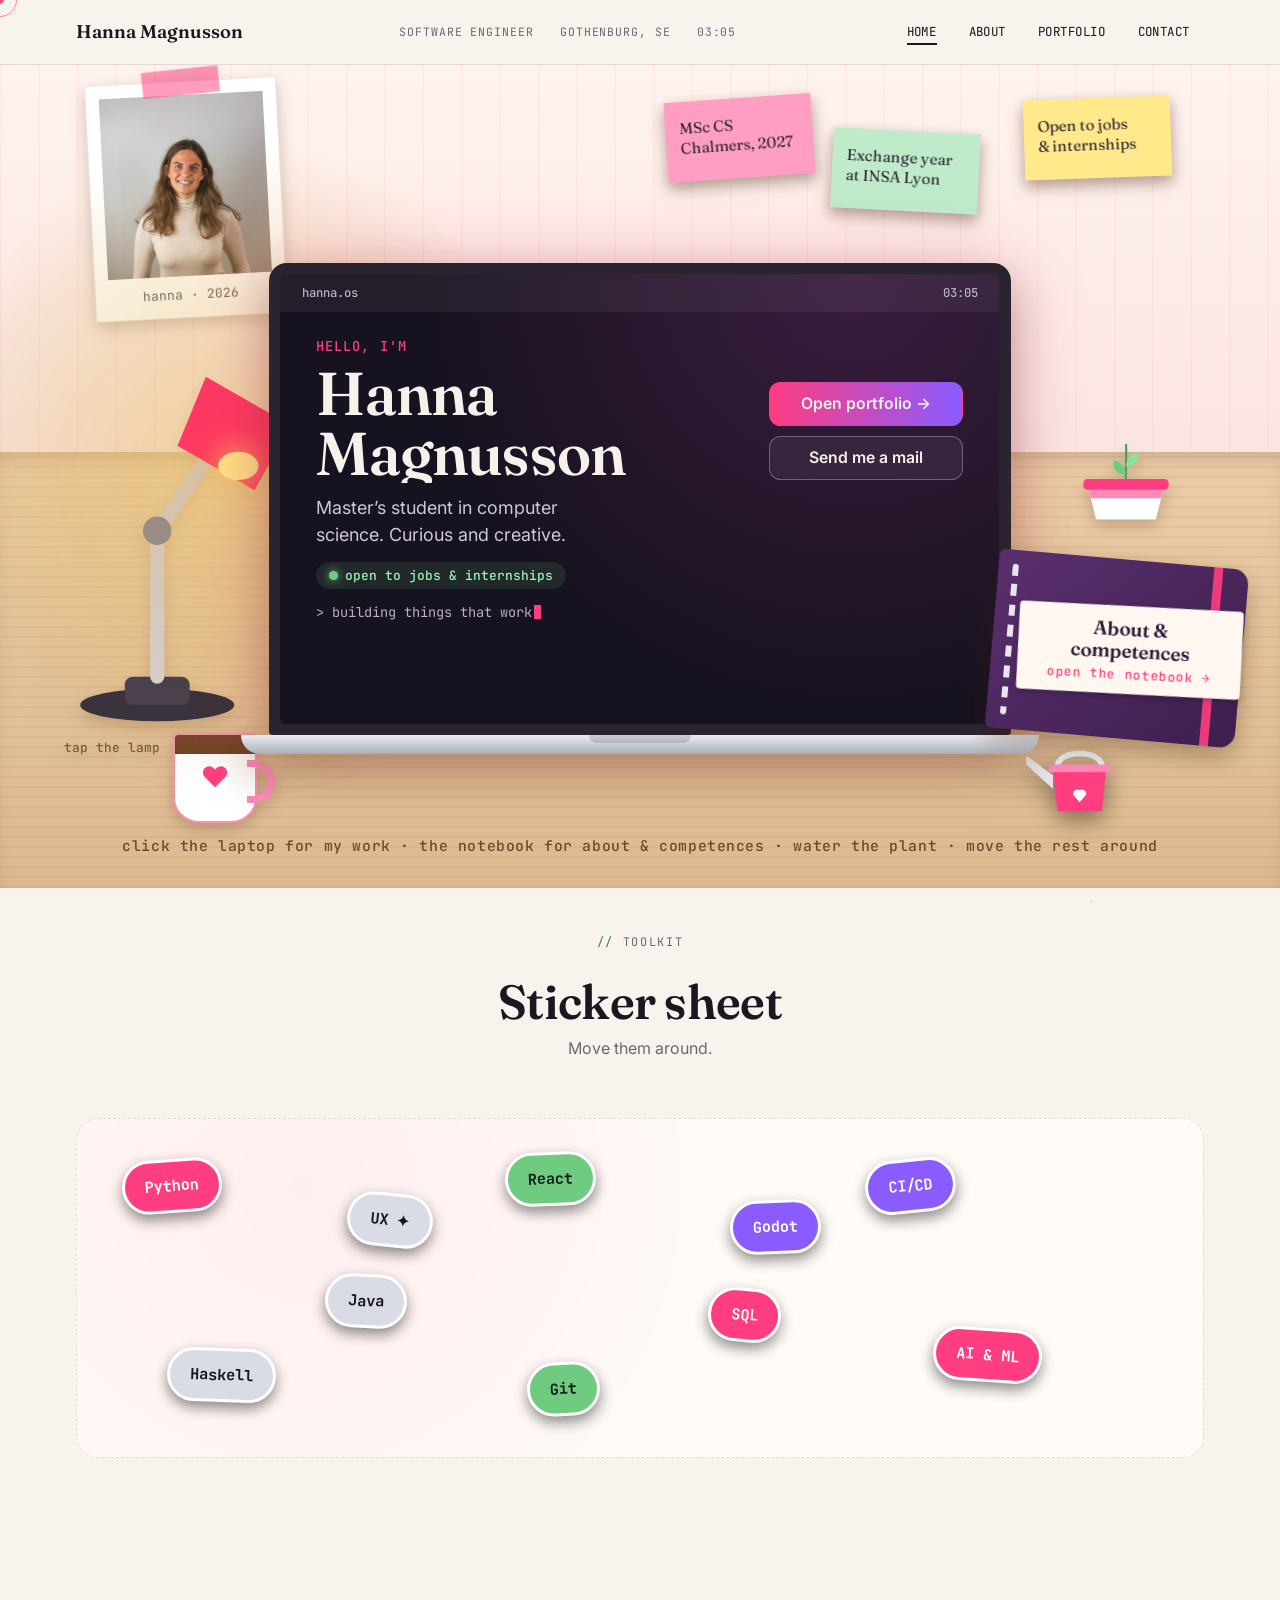
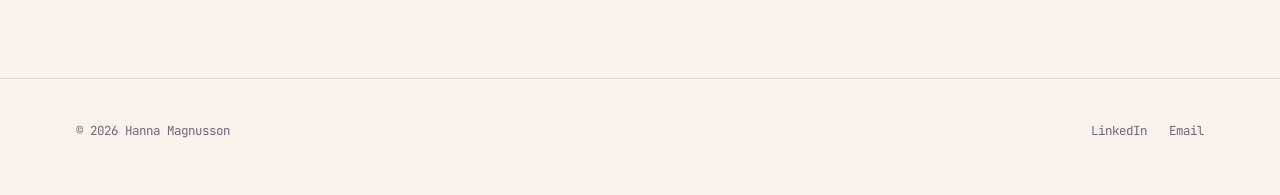
==== index.html @ cf6981d9 "Added files" ====
<!DOCTYPE html>
<html lang="en">
<head>
<meta charset="UTF-8">
<meta name="viewport" content="width=device-width, initial-scale=1.0">
<title>Hanna Magnusson — Portfolio</title>
<link rel="preconnect" href="https://fonts.googleapis.com">
<link rel="preconnect" href="https://fonts.gstatic.com" crossorigin>
<link href="https://fonts.googleapis.com/css2?family=Fraunces:ital,opsz,wght@0,9..144,400;0,9..144,500;0,9..144,600;0,9..144,700&family=JetBrains+Mono:wght@400;500;700&family=Inter:wght@400;500;600&display=swap" rel="stylesheet">
<link rel="stylesheet" href="style.css">
</head>
<body class="booted">

<header class="site-header">
  <div class="wrap">
    <a href="index.html" class="logo">Hanna Magnusson</a>
    <div class="header-meta">
      <span>Software Engineer</span>
      <span>Gothenburg, SE</span>
      <span data-clock>00:00</span>
    </div>
    <button class="nav-toggle" aria-label="Open menu" aria-expanded="false">Menu</button>
    <nav class="main-nav">
      <ul>
        <li><a href="index.html" class="active">Home</a></li>
        <li><a href="about.html">About</a></li>
        <li><a href="portfolio.html">Portfolio</a></li>
        <li><a href="contact.html">Contact</a></li>
      </ul>
    </nav>
  </div>
</header>

<main>
  <!-- ============ DESK HERO ============ -->
  <section class="hero desk-hero">
    <div class="desk-scene" id="deskScene">
      <div class="desk-stage">
        <div class="desk-wall" aria-hidden="true"></div>
        <div class="desk-top" aria-hidden="true"></div>

        <!-- wall: photo + post-its -->
        <figure class="item frame drag" style="--r:-3deg;">
          <img src="assets/hannaM.jpg" alt="Hanna" draggable="false">
          <figcaption>hanna · 2026</figcaption>
          <span class="tape"></span>
        </figure>
        <div class="item postit pink p1 drag" style="--r:-4deg;">MSc CS<br>Chalmers, 2027</div>
        <div class="item postit mint p2 drag" style="--r:3deg;">Exchange year<br>at INSA Lyon</div>
        <div class="item postit yellow p3 drag" style="--r:-2deg;">Open to jobs<br>&amp; internships</div>

        <!-- lamp -->
        <div class="item lamp drag tap" data-action="lamp" style="--r:0deg;" aria-label="Lamp: click to turn on or off">
          <span class="lamp-cone"></span>
          <svg viewBox="0 0 120 200" aria-hidden="true">
            <ellipse cx="46" cy="190" rx="38" ry="8" fill="#3a3340"/>
            <rect x="30" y="176" width="32" height="14" rx="4" fill="#4a4252"/>
            <path d="M46 176 L46 104 L88 44" stroke="#d6d2dc" stroke-width="7" stroke-linecap="round" fill="none"/>
            <circle cx="46" cy="104" r="7" fill="#9a94a6"/>
            <path d="M70 28 L112 52 L94 84 L56 62 Z" fill="#FF3D80"/>
            <ellipse cx="86" cy="72" rx="10" ry="7" class="lamp-bulb"/>
          </svg>
          <span class="lamp-tip">tap the lamp</span>
        </div>

        <!-- plant: water it with the can -->
        <div class="item plant drag tap" data-action="plant" data-stage="0" style="--r:0deg;">
          <svg viewBox="0 0 120 220" aria-hidden="true" overflow="visible">
            <g class="plant-grow">
              <path d="M60 190 C 58 150, 62 110, 60 70" stroke="#49A55D" stroke-width="6" stroke-linecap="round" fill="none"/>
              <path d="M60 150 C 30 150, 22 126, 28 112 C 46 114, 58 130, 60 150 Z" fill="#6FCB80"/>
              <path d="M60 128 C 90 126, 98 104, 92 90 C 74 92, 62 108, 60 128 Z" fill="#8BE29B"/>
              <g class="bloom">
                <g transform="translate(60 62)">
                  <circle r="9" fill="#FFD84D"/>
                  <g fill="#FF3D80">
                    <ellipse cx="0" cy="-19" rx="9" ry="13"/><ellipse cx="0" cy="19" rx="9" ry="13"/>
                    <ellipse cx="-19" cy="0" rx="13" ry="9"/><ellipse cx="19" cy="0" rx="13" ry="9"/>
                    <ellipse cx="-14" cy="-14" rx="9" ry="12" transform="rotate(-45 -14 -14)" fill="#FF8AB8"/>
                    <ellipse cx="14" cy="-14" rx="9" ry="12" transform="rotate(45 14 -14)" fill="#FF8AB8"/>
                    <ellipse cx="-14" cy="14" rx="9" ry="12" transform="rotate(45 -14 14)" fill="#FF8AB8"/>
                    <ellipse cx="14" cy="14" rx="9" ry="12" transform="rotate(-45 14 14)" fill="#FF8AB8"/>
                  </g>
                  <circle r="9" fill="#FFD84D"/>
                </g>
              </g>
            </g>
            <path d="M24 186 H96 L88 218 H32 Z" fill="#fff"/>
            <path d="M24 186 H96 L93 198 H27 Z" fill="#FF8AB8"/>
            <rect x="20" y="180" width="80" height="10" rx="4" fill="#FF3D80"/>
          </svg>
        </div>

        <!-- watering can -->
        <div class="item can drag tap" data-action="can" style="--r:0deg;" aria-label="Watering can: drag it over the plant and hold">
          <svg viewBox="0 0 92 70" aria-hidden="true">
            <path d="M18 24 H66 L62 64 H22 Z" fill="#FF3D80"/>
            <path d="M66 32 L90 14 L90 22 L66 44 Z" fill="#E6E8EC"/>
            <path d="M22 24 C 22 8, 62 8, 62 24" stroke="#E6E8EC" stroke-width="5" fill="none"/>
            <rect x="14" y="22" width="56" height="7" rx="3" fill="#FF8AB8"/>
            <path d="M42 56 l-6 -7 a4 4 0 0 1 6 -4 a4 4 0 0 1 6 4 z" fill="#fff"/>
          </svg>
        </div>

        <!-- mug -->
        <div class="item mug drag tap" data-action="mug" style="--r:0deg;">
          <span class="steam s1"></span><span class="steam s2"></span><span class="steam s3"></span>
          <div class="mug-body"><span>♥</span></div>
          <div class="mug-handle"></div>
        </div>

        <!-- laptop: the main object -->
        <div class="laptop" id="laptop">
          <div class="laptop-lid">
            <div class="laptop-screen">
              <div class="os-bar"><span>hanna.os</span><span data-clock>00:00</span></div>
              <div class="os-main">
                <p class="os-eyebrow">hello, I'm</p>
                <h1>Hanna<br>Magnusson</h1>
                <p class="os-sub">Master’s student in computer science. Curious and creative.</p>
                <span class="os-badge">open to jobs &amp; internships</span>
                <p class="os-type" id="osType">&gt; <span id="osTypeText"></span><span class="caret"></span></p>
              </div>
              <div class="os-actions">
                <a class="os-btn primary" href="portfolio.html">Open portfolio →</a>
                <a class="os-btn" href="contact.html">Send me a mail</a>
              </div>
              <div class="os-dock">
                <a class="os-icon" href="portfolio.html" aria-label="Portfolio">
                  <span><svg viewBox="0 0 24 24" width="60%" height="60%" fill="none" stroke="currentColor" stroke-width="2" stroke-linecap="round" stroke-linejoin="round"><path d="M3 7a2 2 0 0 1 2-2h4l2 2h8a2 2 0 0 1 2 2v8a2 2 0 0 1-2 2H5a2 2 0 0 1-2-2z"/></svg></span>Portfolio
                </a>
                <a class="os-icon" href="contact.html" aria-label="Contact by mail">
                  <span><svg viewBox="0 0 24 24" width="60%" height="60%" fill="none" stroke="currentColor" stroke-width="2" stroke-linecap="round" stroke-linejoin="round"><rect x="3" y="5" width="18" height="14" rx="2"/><path d="M3 7l9 6 9-6"/></svg></span>Mail
                </a>
                <a class="os-icon" href="https://www.linkedin.com/in/hanna-magnusson-28787324a" target="_blank" rel="noopener" aria-label="LinkedIn">
                  <span><svg viewBox="0 0 24 24" width="55%" height="55%" fill="currentColor"><path d="M4.5 9h3.8v11H4.5zM6.4 3.5a2.2 2.2 0 1 1 0 4.4 2.2 2.2 0 0 1 0-4.4zM10.5 9h3.6v1.6c.6-1 1.9-1.9 3.8-1.9 3.6 0 4.1 2.4 4.1 5.4V20h-3.8v-5.2c0-1.3 0-2.9-1.8-2.9s-2 1.4-2 2.8V20h-3.8z"/></svg></span>LinkedIn
                </a>
              </div>
            </div>
          </div>
          <div class="laptop-base"></div>
        </div>

        <!-- notebook: About -->
        <a href="about.html" class="notebook" aria-label="About me and competences">
          <span class="notebook-label">About &amp; competences<small>open the notebook →</small></span>
        </a>

        <p class="desk-hint">click the laptop for my work · the notebook for about &amp; competences · water the plant · move the rest around</p>
      </div>
      <div class="desk-dim" aria-hidden="true"></div>
    </div>
  </section>

  <!-- ============ STICKER SHEET ============ -->
  <section class="sticker-section">
    <div class="wrap">
      <div class="route-head">
        <span class="eyebrow">toolkit</span>
        <h2>Sticker sheet</h2>
        <p>Move them around.</p>
      </div>
      <div class="sticker-sheet" id="stickerSheet">
        <span class="skill-sticker drag pk" style="left:4%; top:12%; --r:-4deg;">Python</span>
        <span class="skill-sticker drag sv" style="left:22%; top:46%; --r:3deg;">Java</span>
        <span class="skill-sticker drag gr" style="left:38%; top:10%; --r:-2deg;">React</span>
        <span class="skill-sticker drag pk" style="left:56%; top:50%; --r:5deg;">SQL</span>
        <span class="skill-sticker drag vi" style="left:70%; top:12%; --r:-6deg;">CI/CD</span>
        <span class="skill-sticker drag sv" style="left:8%; top:68%; --r:2deg;">Haskell</span>
        <span class="skill-sticker drag gr" style="left:40%; top:72%; --r:-3deg;">Git</span>
        <span class="skill-sticker drag pk" style="left:76%; top:62%; --r:4deg;">AI &amp; ML</span>
        <span class="skill-sticker drag vi" style="left:58%; top:24%; --r:-2deg;">Godot</span>
        <span class="skill-sticker drag sv" style="left:24%; top:22%; --r:6deg;">UX ✦</span>
      </div>
    </div>
  </section>
</main>

<footer class="site-footer">
  <div class="wrap">
    <p>© 2026 Hanna Magnusson</p>
    <div class="footer-links">
      <a href="https://www.linkedin.com/in/hanna-magnusson-28787324a" target="_blank" rel="noopener">LinkedIn</a>
      <a href="mailto:hanna012008@hotmail.com">Email</a>
    </div>
  </div>
</footer>

<script src="script.js"></script>
<script src="desk.js"></script>
</body>
</html>
---- style.css ----
/* ===================================================================
   Hanna Magnusson — Portfolio v2
   "Editorial serif + mono"
   Paper: warm cream · Ink: near-black · Accent: moss green
   Display: Fraunces (serif, huge) · Meta/nav: JetBrains Mono · Body: Inter
   Signature element: horizontal "project reel" — overlapping, tilted cards
=================================================================== */

:root{
  /* v9 — light, warm paper with pink spark */
  --paper: #F8F3EC;
  --paper-raised: #FFFCF8;
  --ink: #1B1620;
  --muted: #6F6676;
  --line: #E4DACF;
  --accent: #2F7D4A;
  --accent-soft: #2F7D4A1c;
  --spark: #FF3D80;
  --spark-soft: #FF3D8022;
  --violet: #8A5BFF;
  --silver: #D9DCE4;
  --silver-dim: #8E95A3;
  --maxw: 1200px;
  --radius: 4px;
}

/* ---------- Custom cursor ---------- */
.cursor-dot, .cursor-ring{
  position: fixed;
  top: 0; left: 0;
  pointer-events: none;
  z-index: 9999;
  border-radius: 50%;
  transform: translate(-50%, -50%);
  will-change: transform;
}
.cursor-dot{
  width: 7px; height: 7px;
  background: var(--spark);
  transition: opacity 0.2s ease, width 0.2s ease, height 0.2s ease;
}
.cursor-ring{
  width: 34px; height: 34px;
  border: 1px solid var(--spark);
  opacity: 0.6;
  transition: opacity 0.2s ease, width 0.2s ease, height 0.2s ease, border-color 0.2s ease, background 0.2s ease;
}
body.cursor-active .cursor-ring,
body.cursor-active .cursor-dot{ opacity: 0; }
.cursor-ring.hovering{
  width: 56px; height: 56px;
  background: var(--spark-soft);
  opacity: 1;
}
@media (hover: none), (pointer: coarse){
  .cursor-dot, .cursor-ring{ display: none; }
}

/* ---------- Scroll reveal ---------- */
.reveal{
  opacity: 0;
  transform: translateY(26px);
  transition: opacity 0.7s cubic-bezier(.2,.7,.2,1), transform 0.7s cubic-bezier(.2,.7,.2,1);
}
.reveal.in{ opacity: 1; transform: translateY(0); }
@media (prefers-reduced-motion: reduce){
  .reveal{ opacity: 1; transform: none; transition: none; }
}

/* ---------- Magnetic targets ---------- */
.magnetic{ transition: transform 0.2s cubic-bezier(.2,.8,.3,1); }

/* ---------- Sparkle accents ---------- */
.sparkle{
  position: absolute;
  pointer-events: none;
  color: var(--spark);
  animation: sparkle-spin 7s linear infinite;
}
@keyframes sparkle-spin{
  0%{ transform: rotate(0deg) scale(1); }
  50%{ transform: rotate(180deg) scale(1.15); }
  100%{ transform: rotate(360deg) scale(1); }
}
@media (prefers-reduced-motion: reduce){ .sparkle{ animation: none; } }

/* ---------- Click burst (confetti) ---------- */
.burst-dot{
  position: fixed;
  z-index: 9998;
  width: 7px; height: 7px;
  border-radius: 50%;
  pointer-events: none;
  animation: burst-fly 0.7s ease-out forwards;
}
@keyframes burst-fly{
  0%{ transform: translate(0,0) scale(1); opacity: 1; }
  100%{ transform: translate(var(--tx), var(--ty)) scale(0.3); opacity: 0; }
}

*, *::before, *::after{ box-sizing: border-box; }
html{ scroll-behavior: smooth; }

body{
  margin: 0;
  background: var(--paper);
  color: var(--ink);
  font-family: 'Inter', -apple-system, BlinkMacSystemFont, sans-serif;
  line-height: 1.6;
  -webkit-font-smoothing: antialiased;
}

img{ max-width: 100%; display: block; }
a{ color: inherit; text-decoration: none; }

::selection{ background: var(--ink); color: var(--paper); }

h1, h2, h3{
  font-family: 'Fraunces', serif;
  font-weight: 600;
  line-height: 1;
  margin: 0;
  letter-spacing: -0.015em;
}

.mono{
  font-family: 'JetBrains Mono', monospace;
}

.eyebrow{
  font-family: 'JetBrains Mono', monospace;
  font-size: 0.74rem;
  letter-spacing: 0.14em;
  text-transform: uppercase;
  color: var(--muted);
  display: inline-block;
  margin-bottom: 18px;
}
.eyebrow::before{ content: "// "; color: var(--accent); }

.wrap{ max-width: var(--maxw); margin: 0 auto; padding: 0 36px; }

/* ---------- Header ---------- */
header.site-header{
  position: sticky;
  top: 0;
  z-index: 50;
  background: var(--paper);
  border-bottom: 1px solid var(--line);
}
header.site-header .wrap{
  display: flex;
  align-items: center;
  justify-content: space-between;
  min-height: 64px;
  gap: 20px;
}
.logo{
  font-family: 'Fraunces', serif;
  font-weight: 600;
  font-size: 1.15rem;
  white-space: nowrap;
  transition: color 0.18s ease;
}
.logo:hover{ color: var(--spark); }
.header-meta{
  font-family: 'JetBrains Mono', monospace;
  font-size: 0.72rem;
  letter-spacing: 0.08em;
  text-transform: uppercase;
  color: var(--muted);
  display: flex;
  gap: 26px;
  flex: 1;
  justify-content: center;
}
.header-meta span{ white-space: nowrap; }

.nav-toggle{
  display: none;
  background: none;
  border: 1px solid var(--line);
  padding: 7px 14px;
  font-family: 'JetBrains Mono', monospace;
  font-size: 0.72rem;
  letter-spacing: 0.1em;
  text-transform: uppercase;
  cursor: pointer;
  color: var(--ink);
}

nav.main-nav ul{
  list-style: none;
  display: flex;
  gap: 4px;
  margin: 0;
  padding: 0;
  font-family: 'JetBrains Mono', monospace;
  font-size: 0.78rem;
  letter-spacing: 0.04em;
  text-transform: uppercase;
}
nav.main-nav a{
  display: inline-block;
  padding: 8px 14px;
  position: relative;
}
nav.main-nav a{ transition: color 0.18s ease; }
nav.main-nav a:hover{ color: var(--spark); }
nav.main-nav a::before{
  content: "";
  position: absolute;
  left: 14px; right: 14px; bottom: 5px;
  height: 2px;
  background: currentColor;
  transform: scaleX(0);
  transform-origin: left;
  transition: transform 0.2s ease;
}
nav.main-nav a:hover::before,
nav.main-nav a.active::before{ transform: scaleX(1); }



/* ---------- Footer ---------- */
footer.site-footer{
  margin-top: 120px;
  border-top: 1px solid var(--line);
  padding: 30px 0 42px;
}
footer.site-footer .wrap{
  display: flex;
  align-items: center;
  justify-content: space-between;
  flex-wrap: wrap;
  gap: 12px;
  font-family: 'JetBrains Mono', monospace;
  font-size: 0.78rem;
  color: var(--muted);
}
.footer-links{ display: flex; gap: 22px; }
.footer-links a{ transition: color 0.18s ease; }
.footer-links a:hover{ color: var(--spark); }

/* ---------- Buttons / links ---------- */
.btn{
  display: inline-flex;
  align-items: center;
  gap: 8px;
  padding: 13px 22px;
  font-family: 'JetBrains Mono', monospace;
  font-size: 0.82rem;
  letter-spacing: 0.04em;
  text-transform: uppercase;
  background: var(--ink);
  color: var(--paper);
  border: 1px solid var(--ink);
  cursor: pointer;
  transition: background 0.15s ease, color 0.15s ease;
}
.btn:hover{ background: transparent; color: var(--spark); border-color: var(--spark); }
.btn.btn-outline{
  background: transparent;
  color: var(--ink);
}
.btn.btn-outline:hover{ background: var(--spark); color: #fff; border-color: var(--spark); }

.text-link{
  font-family: 'JetBrains Mono', monospace;
  font-size: 0.85rem;
  border-bottom: 1px solid var(--ink);
  padding-bottom: 2px;
  transition: color 0.18s ease, border-color 0.18s ease;
}
.text-link:hover{ color: var(--spark); border-color: var(--spark); }

/* ---------- Hero ---------- */
.hero{ padding: 64px 0 40px; position: relative; overflow: hidden; }
.hero::before{
  content: "";
  position: absolute;
  top: -180px; right: -200px;
  width: 560px; height: 560px;
  background: radial-gradient(circle, var(--spark) 0%, transparent 65%);
  opacity: 0.26;
  filter: blur(10px);
  z-index: 0;
  pointer-events: none;
}
.hero::after{
  content: "";
  position: absolute;
  bottom: -220px; left: -160px;
  width: 440px; height: 440px;
  background: radial-gradient(circle, var(--violet) 0%, transparent 65%);
  opacity: 0.22;
  z-index: 0;
  pointer-events: none;
}
.hero .wrap{ position: relative; z-index: 1; }
.hero h1{ position: relative; overflow: hidden; }

/* ---------- Ambient chrome/shimmer sweep on big headings ---------- */
.hero h1::before,
.about-intro h1::before,
.section-head h2::before,
.reel-head h2::before{
  content: "";
  position: absolute;
  inset: 0;
  background: linear-gradient(100deg, transparent 30%, rgba(255,255,255,0.75) 48%, rgba(255,61,128,0.25) 52%, transparent 70%);
  mix-blend-mode: overlay;
  transform: translateX(-140%);
  animation: shimmer-sweep 7s ease-in-out infinite;
  pointer-events: none;
}
@keyframes shimmer-sweep{
  0%{ transform: translateX(-140%); }
  16%{ transform: translateX(140%); }
  100%{ transform: translateX(140%); }
}
.about-intro h1, .section-head h2, .reel-head h2{ position: relative; overflow: hidden; }
@media (prefers-reduced-motion: reduce){
  .hero h1::before, .about-intro h1::before, .section-head h2::before, .reel-head h2::before{ display: none; }
}
.letter{
  display: inline-block;
  transition: transform 0.25s cubic-bezier(.2,.8,.3,1), color 0.25s ease;
}
.letter:hover{
  color: var(--spark);
  transform: translateY(-0.06em) rotate(-4deg);
}
.hero-spark{
  position: absolute;
  top: 18px; right: 4px;
  width: 30px; height: 30px;
  z-index: 1;
}
@media (max-width: 880px){ .hero-spark{ display: none; } }

.hero h1{
  font-size: clamp(3.2rem, 7vw, 6.4rem);
}
.hero .hero-side{
  font-family: 'JetBrains Mono', monospace;
  font-size: 0.86rem;
  color: var(--muted);
  line-height: 1.7;
  margin-top: 22px;
  padding-top: 20px;
  border-top: 1px solid var(--line);
  max-width: 40ch;
}
.hero .btn-row{ display: flex; flex-wrap: wrap; gap: 10px; margin-top: 34px; }
.hero-split{
  display: grid;
  grid-template-columns: 1fr 0.9fr;
  gap: 60px;
  align-items: center;
}
.hero-text{ padding-top: 10px; }
.hero-portrait{ max-width: 480px; margin-left: auto; }
.hero-portrait img{ aspect-ratio: 4/5; object-fit: cover; object-position: top center; }

/* ---------- Project reel (signature element) ---------- */
.reel-section{ padding: 50px 0 70px; overflow: hidden; }
.reel-head{
  display: flex;
  justify-content: space-between;
  align-items: baseline;
  margin-bottom: 36px;
}
.reel-head h2{ font-size: clamp(1.8rem, 3.5vw, 2.4rem); }
.reel-head h2 .dot{ color: var(--spark); }
.reel{
  display: flex;
  gap: 28px;
  overflow-x: auto;
  padding: 30px 36px 30px;
  margin: 0 -36px;
  -webkit-overflow-scrolling: touch;
}
.reel::-webkit-scrollbar{ height: 6px; }
.reel::-webkit-scrollbar-thumb{ background: var(--line); }

.reel{ cursor: grab; }
.reel.dragging{ cursor: grabbing; scroll-snap-type: none; user-select: none; }

.reel-card{
  flex: none;
  width: 280px;
  display: flex;
  flex-direction: column;
  background: var(--paper-raised);
  border: 1px solid var(--line);
  padding: 0 0 22px;
  text-decoration: none;
  transition: transform 0.25s ease, box-shadow 0.25s ease, border-color 0.25s ease;
  transform-style: preserve-3d;
  perspective: 600px;
  overflow: hidden;
}
.reel-card:nth-child(odd){ transform: rotate(-1.2deg); }
.reel-card:nth-child(even){ transform: rotate(1deg); }
.reel-card:hover{
  transform: rotate(0deg) translateY(-8px) rotateX(var(--ry,0deg)) rotateY(var(--rx,0deg));
  box-shadow: 0 20px 32px -16px rgba(22,21,15,0.35);
  border-color: var(--spark);
}
.reel-card .reel-cover{
  display: block;
  width: 100%;
  height: 150px;
  object-fit: cover;
  object-position: top;
  border-bottom: 1px solid var(--line);
  transition: transform 0.5s ease;
}
.reel-card:hover .reel-cover{ transform: scale(1.05); }
.reel-card .reel-body{ padding: 18px 22px 0; }
.reel-card .reel-num{
  font-family: 'JetBrains Mono', monospace;
  font-size: 0.75rem;
  color: var(--spark);
  margin-bottom: 14px;
  display: block;
}
.reel-card h3{
  font-size: 1.3rem;
  margin-bottom: 10px;
  font-weight: 500;
}
.reel-card p{
  font-size: 0.9rem;
  color: var(--muted);
  margin: 0 0 14px;
}
.reel-card .reel-tags{
  display: flex;
  flex-wrap: wrap;
  gap: 7px;
  font-family: 'JetBrains Mono', monospace;
  font-size: 0.66rem;
  text-transform: uppercase;
}
.reel-card .reel-tags span{
  padding: 4px 10px;
  border-radius: 999px;
  background: var(--spark-soft);
  color: var(--ink);
}
.reel-card .reel-tags span:nth-child(even){ background: var(--accent-soft); }

/* ---------- Section shells ---------- */
.section{ padding: 60px 0; }
.section-head{ margin-bottom: 44px; max-width: 62ch; }
.section-head h2{ font-size: clamp(2.2rem, 4.5vw, 3.1rem); }
.section-head p{ color: var(--muted); font-size: 1.05rem; margin: 14px 0 0; }

.two-col{
  display: grid;
  grid-template-columns: 1fr 1fr;
  gap: 70px;
  align-items: start;
}

/* ---------- About hero ---------- */
.about-hero{ padding-bottom: 20px; position: relative; overflow: hidden; }
.about-hero::before{
  content: "";
  position: absolute;
  top: -160px; right: -140px;
  width: 460px; height: 460px;
  background: radial-gradient(circle, var(--violet) 0%, transparent 65%);
  opacity: 0.22;
  z-index: 0;
  pointer-events: none;
}
.about-hero .wrap{ position: relative; z-index: 1; }
.about-intro{
  display: grid;
  grid-template-columns: 1.15fr 0.85fr;
  gap: 60px;
  align-items: end;
  padding-bottom: 32px;
  border-bottom: 1px solid var(--line);
}

/* ---------- Stat bar (quick overview) ---------- */
.stat-bar{
  display: grid;
  grid-template-columns: repeat(4, 1fr);
  border: 1px solid var(--line);
  background: var(--paper-raised);
  margin: 32px 0 0;
}
.stat-bar .stat{
  padding: 18px 20px;
  border-right: 1px solid var(--line);
  text-align: center;
}
.stat-bar .stat:last-child{ border-right: none; }
.stat-bar .stat strong{
  display: block;
  font-family: 'Fraunces', serif;
  font-size: 1.9rem;
  font-weight: 600;
  color: var(--spark);
  line-height: 1.1;
  margin-bottom: 4px;
}
.stat-bar .stat span{
  font-family: 'JetBrains Mono', monospace;
  font-size: 0.68rem;
  text-transform: uppercase;
  letter-spacing: 0.06em;
  color: var(--muted);
}

/* ---------- About section tabs (sticky jump nav) ---------- */
.about-nav{
  position: sticky;
  top: 65px;
  z-index: 20;
  background: var(--paper);
  border-bottom: 1px solid var(--line);
  padding: 14px 0;
  margin-bottom: 10px;
}
.about-nav ul{
  display: flex;
  gap: 8px;
  list-style: none;
  margin: 0;
  padding: 0;
  flex-wrap: wrap;
}
.about-nav a{
  font-family: 'JetBrains Mono', monospace;
  font-size: 0.78rem;
  text-transform: uppercase;
  letter-spacing: 0.04em;
  padding: 8px 16px;
  border: 1px solid var(--line);
  border-radius: 999px;
  display: inline-block;
  position: relative;
  overflow: hidden;
  transition: background 0.18s ease, color 0.18s ease, border-color 0.18s ease;
}
.about-nav a:hover{ border-color: var(--spark); color: var(--spark); }
.about-nav a.active{ background: var(--ink); color: var(--paper); border-color: var(--ink); }


.section-anchor{ scroll-margin-top: 130px; }

/* ---------- About page: two-column layout (skills live beside experience) ---------- */
.about-grid{
  display: grid;
  grid-template-columns: 1.6fr 1fr;
  gap: 70px;
  align-items: start;
}
.about-side{
  position: sticky;
  top: 130px;
}
.about-intro h1{ font-size: clamp(2.6rem, 6vw, 4.4rem); margin-bottom: 20px; }
.about-intro p{ color: var(--muted); font-size: 1.1rem; max-width: 56ch; }
.about-intro .portrait{
  border: 1px solid var(--line);
  padding: 10px;
  background: var(--paper-raised);
  overflow: hidden;
  transition: border-color 0.3s ease;
}
.about-intro .portrait:hover{ border-color: var(--spark); }
.about-intro .portrait img{
  aspect-ratio: 4/5;
  object-fit: cover;
  object-position: top center;
  transition: transform 0.5s cubic-bezier(.2,.8,.2,1), filter 0.4s ease;
  filter: grayscale(18%);
}
.about-intro .portrait:hover img{ transform: scale(1.04); filter: grayscale(0%); }

.timeline-title{
  display: flex; align-items: baseline; justify-content: space-between;
  margin-bottom: 26px;
  padding-bottom: 10px;
  border-bottom: 1px solid var(--ink);
}
.timeline-title h2{ font-size: 1.5rem; margin: 0; }
.timeline-title .count{ font-family:'JetBrains Mono', monospace; font-size: 0.75rem; color: var(--muted); }

/* ---------- Ledger rows (experience / education) ---------- */
.ledger{ display: flex; flex-direction: column; }
.ledger-row{
  border-bottom: 1px solid var(--line);
  padding: 22px 0 22px 18px;
  display: grid;
  grid-template-columns: 110px 1fr;
  gap: 20px;
  border-left: 3px solid transparent;
  transition: border-color 0.2s ease, background 0.2s ease;
}
.ledger-row:hover{ border-left-color: var(--line); background: var(--paper-raised); }
.ledger-row.current{ border-left-color: var(--spark); }
.ledger-row.current:hover{ border-left-color: var(--spark); }
.ledger-row:first-child{ padding-top: 0; }
.ledger-date{
  font-family: 'JetBrains Mono', monospace;
  font-size: 0.74rem;
  color: var(--accent);
  line-height: 1.5;
  padding-top: 4px;
}
.ledger-role h3{ font-size: 1.1rem; font-weight: 500; margin-bottom: 2px; }
.ledger-org{ font-family: 'JetBrains Mono', monospace; font-size: 0.78rem; color: var(--muted); margin-bottom: 10px; }
.ledger-role ul{ margin: 8px 0 0; padding-left: 18px; }
.ledger-role ul li{ margin-bottom: 5px; }
.ledger-role p{ margin: 0; }

/* ---------- Skill tags ---------- */
.skill-grid{
  display: grid;
  grid-template-columns: 1fr 1fr;
  gap: 1px;
  background: var(--line);
  border: 1px solid var(--line);
}
.skill-grid-wide{ grid-template-columns: repeat(4, 1fr); }
.ledger-grid{
  display: grid;
  grid-template-columns: 1fr 1fr;
  column-gap: 60px;
}
.ledger-grid .ledger-row{ grid-column: span 1; }
.skill-card{
  background: var(--paper-raised);
  padding: 18px;
  display: flex;
  gap: 14px;
  align-items: flex-start;
  transition: background 0.2s ease;
}
.skill-card:nth-child(4n+1){ background: var(--spark-soft); }
.skill-card:nth-child(4n+3){ background: var(--accent-soft); }
.skill-card:hover{ background: var(--paper); }
.skill-code{
  flex: none;
  width: 40px; height: 40px;
  border: 1px solid var(--ink);
  display: flex; align-items: center; justify-content: center;
  font-family: 'JetBrains Mono', monospace;
  font-weight: 700;
  font-size: 0.85rem;
  transition: transform 0.25s cubic-bezier(.2,.8,.3,1), background 0.25s ease, color 0.25s ease, border-color 0.25s ease;
}
.skill-card:hover .skill-code{
  transform: rotate(-8deg) scale(1.08);
  background: var(--spark);
  border-color: var(--spark);
  color: #fff;
}
.skill-card h3{ font-size: 0.96rem; font-weight: 500; margin-bottom: 3px; }
.skill-card p{ margin: 0; color: var(--muted); font-size: 0.86rem; }

.chip-row{ display: flex; flex-wrap: wrap; gap: 8px; margin-top: 20px; }
.chip{
  font-family: 'JetBrains Mono', monospace;
  border: 1px solid var(--line);
  padding: 7px 13px;
  font-size: 0.78rem;
  transition: border-color 0.2s ease, color 0.2s ease, transform 0.2s ease;
}
.chip:hover{
  background: linear-gradient(90deg, var(--spark), var(--violet));
  border-color: transparent;
  color: #fff;
  transform: translateY(-3px) rotate(-1.2deg);
  box-shadow: 0 10px 26px rgba(255,61,128,0.35);
}

/* ---------- Portfolio grid ---------- */
.project-grid{
  display: grid;
  grid-template-columns: repeat(3, 1fr);
  gap: 1px;
  background: var(--line);
  border: 1px solid var(--line);
}
.project-card{
  background: var(--paper-raised);
  display: flex;
  flex-direction: column;
  transition: background 0.15s ease;
}
.project-card:hover{ background: var(--paper); }
.project-thumb{
  height: 150px;
  position: relative;
  overflow: hidden;
  border-bottom: 1px solid var(--line);
  background: var(--ink);
}
.project-thumb img{
  width: 100%;
  height: 100%;
  object-fit: cover;
  object-position: top;
  transition: transform 0.5s cubic-bezier(.2,.8,.2,1);
}
.project-card:hover .project-thumb img{
  transform: scale(1.08);
}
.project-thumb .thumb-index{
  position: absolute;
  left: 14px; bottom: 12px;
  font-family: 'JetBrains Mono', monospace;
  font-size: 0.75rem;
  color: #fff;
  background: rgba(22,21,15,0.55);
  padding: 3px 9px;
  letter-spacing: 0.06em;
}
.project-card:hover .project-thumb .thumb-index{ background: var(--spark); }
.project-body{ padding: 24px; display: flex; flex-direction: column; gap: 10px; flex: 1; }
.project-body h3{ font-size: 1.2rem; font-weight: 500; }
.project-body p{ margin: 0; color: var(--muted); font-size: 0.92rem; flex: 1; }
.project-tags{ display: flex; flex-wrap: wrap; gap: 7px; }
.project-tags span{
  font-family: 'JetBrains Mono', monospace;
  font-size: 0.66rem;
  text-transform: uppercase;
  padding: 4px 10px;
  border-radius: 999px;
  background: var(--spark-soft);
  color: var(--ink);
}
.project-tags span:nth-child(even){ background: var(--accent-soft); }
.project-link{ font-family: 'JetBrains Mono', monospace; font-weight: 500; font-size: 0.85rem; margin-top: 6px; transition: color 0.18s ease; }
.project-link:hover{ color: var(--spark); }

.editme{
  border: 1px dashed var(--line);
  padding: 24px;
  color: var(--muted);
  font-size: 0.92rem;
  font-family: 'JetBrains Mono', monospace;
}

/* ---------- Shot frames (project screenshots → lightbox) ---------- */
.shot-frame{
  margin: 0;
  position: relative;
  overflow: hidden;
  cursor: pointer;
  border: 1px solid var(--line);
  background: var(--paper-raised);
}
.shot-frame img{
  width: 100%;
  display: block;
  transition: transform 0.5s cubic-bezier(.2,.8,.2,1), filter 0.4s ease;
}
.shot-frame .shot-zoom{
  position: absolute;
  inset: 0;
  pointer-events: none;
  display: flex;
  align-items: center;
  justify-content: center;
  font-family: 'JetBrains Mono', monospace;
  font-size: 0.78rem;
  letter-spacing: 0.1em;
  text-transform: uppercase;
  color: #fff;
  background: rgba(22,21,15,0.38);
  opacity: 0;
  transition: opacity 0.25s ease;
}
.shot-frame .shot-zoom span{
  border: 1px solid #fff;
  padding: 8px 18px;
  transform: translateY(8px);
  transition: transform 0.25s ease;
}
.shot-frame:hover img{ transform: scale(1.06); }
.shot-frame:hover .shot-zoom{ opacity: 1; }
.shot-frame:hover .shot-zoom span{ transform: translateY(0); border-color: var(--spark); color: var(--spark); }

.case-banner{
  margin: 0 0 32px;
  border: 1px solid var(--line);
  overflow: hidden;
  cursor: pointer;
  position: relative;
}
.case-banner img{ width: 100%; display: block; transition: transform 0.6s ease; }
.case-banner:hover img{ transform: scale(1.03); }

/* ---------- Lightbox ---------- */
.lightbox{
  position: fixed;
  inset: 0;
  z-index: 500;
  display: flex;
  align-items: center;
  justify-content: center;
  background: rgba(22,21,15,0.92);
  backdrop-filter: blur(2px);
  opacity: 0;
  visibility: hidden;
  transition: opacity 0.3s ease;
  padding: 40px;
}
.lightbox.open{ opacity: 1; visibility: visible; }
.lightbox-inner{
  max-width: min(1100px, 92vw);
  max-height: 86vh;
  display: flex;
  flex-direction: column;
  gap: 14px;
  transform: scale(0.96);
  transition: transform 0.3s ease;
}
.lightbox.open .lightbox-inner{ transform: scale(1); }
.lightbox-inner img{
  max-height: 72vh;
  width: auto;
  max-width: 100%;
  margin: 0 auto;
  border: 1px solid rgba(230,232,236,0.18);
  background: #000;
}
.lightbox-caption{
  font-family: 'JetBrains Mono', monospace;
  font-size: 0.82rem;
  color: #F6F1EA;
  display: flex;
  justify-content: space-between;
  align-items: center;
  gap: 20px;
}
.lightbox-caption .count{ color: var(--spark); white-space: nowrap; }
.lightbox-close, .lightbox-prev, .lightbox-next{
  position: fixed;
  background: none;
  border: 1px solid rgba(243,239,230,0.4);
  color: #F6F1EA;
  font-family: 'JetBrains Mono', monospace;
  cursor: pointer;
  transition: border-color 0.2s ease, color 0.2s ease, background 0.2s ease;
}
.lightbox-close{
  top: 26px; right: 30px;
  width: 42px; height: 42px;
  font-size: 1.1rem;
}
.lightbox-prev, .lightbox-next{
  top: 50%; transform: translateY(-50%);
  width: 46px; height: 46px;
  font-size: 1.2rem;
}
.lightbox-prev{ left: 20px; }
.lightbox-next{ right: 20px; }
.lightbox-close:hover, .lightbox-prev:hover, .lightbox-next:hover{
  border-color: var(--spark); color: var(--spark); background: rgba(255,77,141,0.08);
}
@media (max-width: 700px){
  .lightbox{ padding: 16px; }
  .lightbox-prev, .lightbox-next{ width: 38px; height: 38px; }
  .lightbox-close{ top: 14px; right: 14px; }
}

/* ---------- Work / project detail pages ---------- */
.card{
  border-bottom: 1px solid var(--line);
  padding: 30px 0;
}
.card:first-of-type{ padding-top: 0; }
.card h3{ font-size: 1.25rem; font-weight: 500; margin-bottom: 14px; }
.card p{ margin: 0; color: var(--ink); }
.card p + p{ margin-top: 14px; }

/* ---------- Contact ---------- */
.contact-grid{
  display: grid;
  grid-template-columns: 1fr 1fr;
  gap: 60px;
  align-items: start;
}
.contact-list{ display: flex; flex-direction: column; }
.contact-item{
  border-bottom: 1px solid var(--line);
  padding: 20px 0;
  display: flex;
  align-items: baseline;
  gap: 18px;
}
.contact-item:first-child{ padding-top: 0; }
.contact-item .label{
  font-family: 'JetBrains Mono', monospace;
  font-size: 0.74rem;
  text-transform: uppercase;
  color: var(--muted);
  width: 90px;
  flex: none;
}
.contact-item .value{ font-size: 1.05rem; }
.contact-item .value:hover{ color: var(--spark); }

form.contact-form{ display: flex; flex-direction: column; gap: 22px; }
form.contact-form label{
  font-family: 'JetBrains Mono', monospace;
  font-size: 0.74rem;
  text-transform: uppercase;
  color: var(--muted);
  display: block;
  margin-bottom: 8px;
}
form.contact-form input,
form.contact-form textarea{
  width: 100%;
  padding: 12px 0;
  border: none;
  border-bottom: 1px solid var(--line);
  background: transparent;
  font-family: inherit;
  font-size: 1rem;
  color: var(--ink);
}
form.contact-form input:focus,
form.contact-form textarea:focus{
  outline: none;
  border-color: var(--ink);
}
form.contact-form textarea{ resize: vertical; min-height: 100px; }

/* ---------- Responsive ---------- */
@media (max-width: 880px){
  .header-meta{ display: none; }
  nav.main-nav{
    position: absolute;
    top: 64px; left: 0; right: 0;
    background: var(--paper);
    border-bottom: 1px solid var(--line);
    display: none;
  }
  nav.main-nav.open{ display: block; }
  nav.main-nav ul{ flex-direction: column; padding: 10px 36px 20px; gap: 0; }
  nav.main-nav a{ display: block; padding: 10px 0; }
  .nav-toggle{ display: block; }

  .two-col, .about-intro, .contact-grid, .hero-split, .about-grid{ grid-template-columns: 1fr; }
  .hero-portrait{ max-width: 260px; order: -1; margin: 0 0 10px; }
  .about-side{ position: static !important; order: -1; }
  .about-intro{ gap: 34px; }
  .ledger-row{ grid-template-columns: 1fr; gap: 6px; }
  .skill-grid, .skill-grid-wide, .project-grid, .ledger-grid{ grid-template-columns: 1fr; }
  .stat-bar{ grid-template-columns: 1fr 1fr; }
  .stat-bar .stat:nth-child(2){ border-right: none; }
  .stat-bar .stat:nth-child(1), .stat-bar .stat:nth-child(2){ border-bottom: 1px solid var(--line); }
  .about-nav{ top: 0; }
  .ledger-row{ padding-left: 14px; }
}

@media (prefers-reduced-motion: reduce){
  html{ scroll-behavior: auto; }
  .reel-card{ transform: none !important; }
}

/* ===================================================================
   v7 — Black glam additions: glitter backdrop + sparkle trail
=================================================================== */
#glitter-canvas{
  position: fixed;
  inset: 0;
  z-index: -1;
  pointer-events: none;
}

.spark-trail{
  position: fixed;
  border-radius: 50%;
  pointer-events: none;
  z-index: 9997;
  will-change: transform, opacity;
}

/* subtle glow lift on hover for raised surfaces, to sell the glam-on-black feel */
.reel-card:hover, .project-card:hover, .skill-card:hover{
  box-shadow: 0 0 0 1px rgba(230,232,236,0.06), 0 24px 50px -20px rgba(255,61,128,0.25);
}

@media (prefers-reduced-motion: reduce){
  #glitter-canvas{ display: none; }
}

/* ===================================================================
   v8 — Girly tech desk: boot intro, draggable desk, route, garden game
=================================================================== */
.mono{ font-family: 'JetBrains Mono', monospace; }
.caret{ display:inline-block; width:.55em; height:1em; background: var(--spark); margin-left:2px; vertical-align:-0.12em; animation: blink 1s steps(2) infinite; }
@keyframes blink{ 50%{ opacity:0; } }

/* ---------- boot intro ---------- */
body.has-boot:not(.booted){ overflow: hidden; }
.boot{
  position: fixed; inset: 0; z-index: 10000;
  background: radial-gradient(circle at 50% 40%, #1a0d17 0%, #070708 70%);
  display: flex; align-items: center; justify-content: center;
  transition: opacity .8s ease, visibility .8s ease, transform .8s ease;
}
body.booted .boot{ opacity: 0; visibility: hidden; transform: scale(1.08); pointer-events: none; }
.boot-inner{ position: relative; width: min(560px, 92vw); height: 480px; }
.boot-laptop{ position: absolute; left: 50%; top: 40px; transform: translateX(-50%); width: min(420px, 82vw); }
.boot-screen{
  aspect-ratio: 16/10; background: #0c0c0e; border: 3px solid #E6E8EC; border-radius: 14px 14px 4px 4px;
  padding: 18px; box-shadow: 0 0 60px rgba(255,61,128,.25);
  transition: box-shadow .4s ease;
}
.boot-log{ margin:0; font-family:'JetBrains Mono',monospace; font-size:.78rem; line-height:1.7; color: var(--silver); white-space: pre-wrap; }
.boot-laptop.on .boot-screen{ box-shadow: 0 0 90px rgba(255,61,128,.6); }
.boot-base{ position: relative; height: 16px; background: linear-gradient(#E6E8EC,#9AA0AA); border-radius: 0 0 18px 18px; margin: 0 -22px; }
.boot-port{
  position: absolute; right: -6px; top: 3px; width: 26px; height: 9px; border-radius: 3px;
  background: #0c0c0e; box-shadow: 0 0 0 2px var(--spark), 0 0 14px var(--spark); animation: portpulse 1.4s ease-in-out infinite;
}
@keyframes portpulse{ 50%{ box-shadow: 0 0 0 2px var(--spark), 0 0 26px 4px var(--spark); } }
.boot-charm{
  position: absolute; left: 50%; bottom: 70px; margin-left: -36px; width: 72px; height: 72px;
  cursor: grab; touch-action: none; user-select: none; z-index: 3;
  filter: drop-shadow(0 0 14px rgba(255,61,128,.7));
  animation: charm-bob 2.2s ease-in-out infinite;
  transition: translate .45s cubic-bezier(.3,1.6,.5,1);
}
.boot-charm.grab{ cursor: grabbing; animation: none; transition: none; }
.boot-charm.in{ animation: none; }
@keyframes charm-bob{ 50%{ margin-bottom: 10px; transform: translateY(-8px) rotate(4deg); } }
.boot-hint{ position:absolute; left:0; right:0; bottom: 8px; text-align:center; font-family:'JetBrains Mono',monospace; font-size:.78rem; color: var(--muted); margin:0; }
.boot-skip{
  position: fixed; right: 28px; bottom: 24px; background: none; color: var(--muted);
  border: 1px solid var(--line); border-radius: 999px; padding: 8px 18px; cursor: pointer;
  font-family:'JetBrains Mono',monospace; font-size:.78rem; text-transform: uppercase; letter-spacing:.05em;
}
.boot-skip:hover{ color: var(--spark); border-color: var(--spark); }

/* ---------- desk hero (v9: the whole front page is a desk) ---------- */
.desk-hero{ padding: 0; position: relative; }
.desk-hero::before, .desk-hero::after{ display: none; }
.desk-scene{
  position: relative; width: 100%;
  height: calc(100svh - 77px); min-height: 600px; max-height: 980px;
  container-type: size; overflow: hidden; background: var(--paper);
}
.desk-stage{ --u: min(1cqw, 1.62cqh); position: absolute; inset: 0; }
.desk-wall{
  position: absolute; left: 0; right: 0; top: 0; height: 47%;
  background:
    repeating-linear-gradient(90deg, rgba(255,61,128,.05) 0 2px, transparent 2px calc(var(--u) * 3)),
    linear-gradient(180deg, #FFF3EE 0%, #FBE5E3 100%);
}
.desk-top{
  position: absolute; left: 0; right: 0; top: 47%; bottom: 0;
  background:
    repeating-linear-gradient(0deg, rgba(120,70,30,.06) 0 2px, transparent 2px 10px),
    linear-gradient(180deg, #EBCDA8 0%, #DDB98F 100%);
  box-shadow: inset 0 14px 24px -12px rgba(90,50,20,.28);
}
.desk-dim{
  position: absolute; inset: 0; z-index: 45; pointer-events: none; opacity: 0;
  background: rgba(34,22,70,.58); mix-blend-mode: multiply; transition: opacity .6s ease;
}
.desk-scene.lamp-off .desk-dim{ opacity: 1; }

.item{
  position: absolute; z-index: 3; rotate: var(--r, 0deg); cursor: grab; touch-action: none; user-select: none;
  transition: rotate .25s ease, filter .25s ease, scale .25s ease; will-change: translate;
  filter: drop-shadow(0 calc(var(--u) * .5) calc(var(--u) * .6) rgba(70,35,15,.25));
}
.item:hover{ filter: drop-shadow(0 calc(var(--u) * .8) calc(var(--u) * 1) rgba(255,61,128,.28)); }
.item.dragging{ cursor: grabbing; rotate: 0deg; filter: drop-shadow(0 calc(var(--u) * 1.6) calc(var(--u) * 1.8) rgba(60,30,10,.32)); }
.item img{ display: block; -webkit-user-drag: none; }

/* photo + post-its on the wall */
.frame{ left: 7%; top: 2%; width: calc(var(--u) * 15); background: #fff; padding: calc(var(--u) * 1) calc(var(--u) * 1) calc(var(--u) * 3.2); margin: 0; border: 1px solid #efe6dc; }
.frame img{ width: 100%; aspect-ratio: 1 / 1.1; object-fit: cover; object-position: top; }
.frame figcaption{ position: absolute; left: 0; right: 0; bottom: calc(var(--u) * .9); text-align: center; font-family: 'JetBrains Mono', monospace; font-size: calc(var(--u) * 1); color: #51495a; }
.frame .tape{ position: absolute; top: calc(var(--u) * -1); left: 50%; width: calc(var(--u) * 6); height: calc(var(--u) * 2); margin-left: calc(var(--u) * -3); background: rgba(255,61,128,.5); rotate: -3deg; }
.postit{ width: calc(var(--u) * 11.5); padding: calc(var(--u) * 1.3) calc(var(--u) * 1.1) calc(var(--u) * 1.8); font-family: 'Fraunces', serif; font-size: calc(var(--u) * 1.2); line-height: 1.3; color: #2b2630; box-shadow: 0 6px 12px rgba(70,35,15,.2); }
.postit.pink{ background: #FF9DC2; } .postit.mint{ background: #BFEBCB; } .postit.yellow{ background: #FFE98A; }
.postit.p1{ left: 52%; top: 4%; } .postit.p2{ left: 65%; top: 8%; } .postit.p3{ left: 80%; top: 4%; }

/* laptop: the main object */
.laptop{ position: absolute; z-index: 50; left: calc(50% - var(--u) * 29); top: 24%; width: calc(var(--u) * 58); cursor: default; filter: drop-shadow(0 calc(var(--u) * 1.4) calc(var(--u) * 1.6) rgba(60,30,10,.32)); }
.laptop-lid{ background: #2a2430; padding: calc(var(--u) * .9); border-radius: calc(var(--u) * 1.4) calc(var(--u) * 1.4) calc(var(--u) * .3) calc(var(--u) * .3); box-shadow: 0 0 calc(var(--u) * 6) rgba(255,61,128,.22); transition: box-shadow .6s ease; }
.desk-scene.lamp-off .laptop-lid{ box-shadow: 0 0 calc(var(--u) * 9) rgba(255,61,128,.6), 0 0 calc(var(--u) * 22) rgba(138,91,255,.35); }
.laptop-screen{
  container-type: inline-size; aspect-ratio: 16 / 10; overflow: hidden; position: relative;
  background: radial-gradient(circle at 80% 0%, #3a1d3f 0%, #17121f 60%); color: #F6F1EA; border-radius: 6px;
  display: flex; flex-direction: column;
}
.laptop-base{ height: calc(var(--u) * 1.5); margin: 0 calc(var(--u) * -2.2); background: linear-gradient(#EDEEF2, #A9AEBA); border-radius: 0 0 calc(var(--u) * 2.4) calc(var(--u) * 2.4); position: relative; }
.laptop-base::after{ content: ""; position: absolute; left: 50%; top: 0; width: calc(var(--u) * 8); height: calc(var(--u) * .6); margin-left: calc(var(--u) * -4); background: rgba(0,0,0,.14); border-radius: 0 0 8px 8px; }

.os-bar{ display: flex; justify-content: space-between; padding: 1.5cqw 3cqw; font: 500 1.7cqw 'JetBrains Mono', monospace; color: #b9aec6; background: rgba(255,255,255,.05); }
.os-main{ flex: 1; padding: 3.6cqw 5cqw 0; min-height: 0; }
.os-eyebrow{ margin: 0 0 1cqw; font: 500 1.9cqw 'JetBrains Mono', monospace; color: var(--spark); text-transform: uppercase; letter-spacing: .08em; }
.laptop-screen h1{ margin: 0 0 1.6cqw; font-size: 8.4cqw; line-height: 1; color: #F6F1EA; }
.os-sub{ margin: 0 0 1.8cqw; font: 400 2.5cqw/1.5 'Inter', sans-serif; color: #cfc6da; max-width: 36cqw; }
.os-badge{ display: inline-flex; align-items: center; gap: 1cqw; font: 500 1.8cqw 'JetBrains Mono', monospace; color: #9ff0b3; background: rgba(111,203,128,.12); padding: .7cqw 1.8cqw; border-radius: 999px; }
.os-badge::before{ content: ""; width: 1.2cqw; height: 1.2cqw; border-radius: 50%; background: #6FCB80; box-shadow: 0 0 8px #6FCB80; }
.os-type{ margin: 2cqw 0 0; font: 400 1.9cqw 'JetBrains Mono', monospace; color: #b9aec6; min-height: 1.6em; }
.os-actions{ position: absolute; right: 5cqw; top: 15cqw; display: flex; flex-direction: column; gap: 1.4cqw; align-items: stretch; width: 27cqw; }
.os-btn{
  display: block; text-align: center; padding: 1.6cqw 2.2cqw; border-radius: 1.6cqw; font: 600 2.2cqw 'Inter', sans-serif;
  color: #F6F1EA; border: 1px solid rgba(255,255,255,.28); background: rgba(255,255,255,.06);
  transition: transform .2s ease, background .2s ease, box-shadow .2s ease;
}
.os-btn.primary{ background: linear-gradient(90deg, var(--spark), var(--violet)); border-color: transparent; }
.os-btn:hover{ transform: translateY(-2px) scale(1.03); box-shadow: 0 8px 22px rgba(255,61,128,.45); background: var(--spark); color: #fff; }
.os-dock{ display: flex; justify-content: center; gap: 2.4cqw; padding: 1.4cqw 0 2cqw; }
.os-icon{ display: flex; flex-direction: column; align-items: center; gap: .6cqw; font: 500 1.5cqw 'JetBrains Mono', monospace; color: #cfc6da; transition: transform .2s ease, color .2s ease; }
.os-icon span{ display: grid; place-items: center; width: 6.2cqw; height: 6.2cqw; border-radius: 1.6cqw; font-size: 3.2cqw; background: rgba(255,255,255,.09); }
.os-icon:hover{ transform: translateY(-4px) scale(1.1); color: var(--spark); }
.os-icon:hover span{ background: var(--spark); color: #fff; }

/* notebook -> About */
.notebook{
  position: absolute; z-index: 50; left: 77.5%; top: 60%; width: calc(var(--u) * 19.5); height: calc(var(--u) * 14); rotate: 5deg;
  background: linear-gradient(135deg, #5a2f6e, #3d1f4f); border-radius: calc(var(--u) * .5) calc(var(--u) * 1.2) calc(var(--u) * 1.2) calc(var(--u) * .5);
  color: #fff; display: flex; align-items: center; justify-content: center; text-align: center; cursor: pointer;
  filter: drop-shadow(0 calc(var(--u) * .8) calc(var(--u) * 1) rgba(60,30,10,.35));
  transition: transform .3s cubic-bezier(.3,1.5,.5,1), rotate .3s ease, filter .3s ease;
}
.notebook::before{ content: ""; position: absolute; left: calc(var(--u) * 1.1); top: 8%; bottom: 8%; width: calc(var(--u) * .5); background: repeating-linear-gradient(to bottom, #E9E4EE 0 calc(var(--u) * .9), transparent calc(var(--u) * .9) calc(var(--u) * 1.6)); border-radius: 4px; }
.notebook::after{ content: ""; position: absolute; right: calc(var(--u) * 2); top: 0; bottom: 0; width: calc(var(--u) * .7); background: var(--spark); opacity: .9; }
.notebook-label{ position: relative; z-index: 2; margin-left: calc(var(--u) * 2); background: #FFF7F0; color: #2b1c36; padding: calc(var(--u) * .9) calc(var(--u) * 1.5); border-radius: 4px; box-shadow: 0 2px 6px rgba(0,0,0,.25); font-family: 'Fraunces', serif; font-weight: 600; font-size: calc(var(--u) * 1.7); line-height: 1.15; rotate: -2deg; }
.notebook-label small{ display: block; margin-top: calc(var(--u) * .3); font: 500 calc(var(--u) * 1) 'JetBrains Mono', monospace; color: var(--spark); letter-spacing: .05em; }
.notebook:hover{ transform: translateY(calc(var(--u) * -1.2)) rotate(-2deg) scale(1.05); rotate: 0deg; filter: drop-shadow(0 calc(var(--u) * 2) calc(var(--u) * 2) rgba(255,61,128,.35)); }

/* lamp */
.lamp{ left: 5%; top: 31%; width: calc(var(--u) * 19); z-index: 44; }
.lamp svg{ display: block; width: 100%; height: auto; overflow: visible; }
.lamp-cone{ position: absolute; left: calc(var(--u) * -26.4); top: calc(var(--u) * -23.6); width: calc(var(--u) * 80); height: calc(var(--u) * 70); pointer-events: none; opacity: 1; transition: opacity .5s ease;
  background: radial-gradient(circle at 50% 50%, rgba(255,214,120,.55) 0, rgba(255,214,120,0) 48%); mix-blend-mode: multiply; }
.desk-scene.lamp-off .lamp-cone{ opacity: 0; }
.lamp-bulb{ fill: #fff3b8; transition: fill .4s ease; filter: drop-shadow(0 0 8px #ffe08a); }
.desk-scene.lamp-off .lamp-bulb{ fill: #cfc6b6; filter: none; }
.lamp-tip{ position: absolute; left: 0; bottom: calc(var(--u) * -2.4); font: 500 calc(var(--u) * 1) 'JetBrains Mono', monospace; color: #7b5a3a; white-space: nowrap; }

/* mug + plant */
.mug{ left: 13.5%; top: 79%; width: calc(var(--u) * 8); height: calc(var(--u) * 8.4); }
.mug-body{ position: absolute; bottom: 0; left: 0; width: calc(var(--u) * 6.6); height: calc(var(--u) * 7); background: #fff; border: 2px solid #FF8AB8; border-radius: 4px 4px calc(var(--u) * 2) calc(var(--u) * 2); display: flex; align-items: center; justify-content: center; color: var(--spark); font-size: calc(var(--u) * 2.2); }
.mug-body::before{ content: ""; position: absolute; left: 0; right: 0; top: 0; height: 22%; background: #6b3b22; border-radius: 3px 3px 0 0; }
.mug-handle{ position: absolute; right: 0; bottom: calc(var(--u) * 1.5); width: calc(var(--u) * 2.2); height: calc(var(--u) * 3.4); border: calc(var(--u) * .6) solid #FF8AB8; border-left: none; border-radius: 0 calc(var(--u) * 1.8) calc(var(--u) * 1.8) 0; }
.steam{ position: absolute; bottom: calc(var(--u) * 7.4); width: 5px; height: calc(var(--u) * 3); border-radius: 5px; background: linear-gradient(transparent, rgba(120,100,90,.35)); animation: steam 2.4s ease-in-out infinite; opacity: 0; }
.steam.s1{ left: 28%; } .steam.s2{ left: 46%; animation-delay: .6s; } .steam.s3{ left: 64%; animation-delay: 1.2s; }
@keyframes steam{ 0%{ transform: translateY(0) scaleX(1); opacity: 0; } 30%{ opacity: .8; } 100%{ transform: translateY(calc(var(--u) * -3)) scaleX(1.6); opacity: 0; } }
.plant{ left: 83%; top: 27%; width: calc(var(--u) * 10); }
.plant svg{ display: block; width: 100%; height: auto; transform-origin: 50% 100%; overflow: visible; }
.plant.wiggle svg{ animation: wiggle .6s ease; }
@keyframes wiggle{ 25%{ transform: rotate(-6deg); } 75%{ transform: rotate(6deg); } }

.desk-hint{ position: absolute; z-index: 46; left: 0; right: 0; bottom: 2.2%; text-align: center; font: 500 calc(var(--u) * 1.15) 'JetBrains Mono', monospace; color: #6b4a2e; letter-spacing: .04em; pointer-events: none; }

@media (max-width: 880px){
  .desk-scene{ height: 200vw; min-height: 640px; max-height: none; }
  .desk-stage{ --u: 1cqw; }
  .desk-wall{ height: 30%; } .desk-top{ top: 30%; }
  .frame{ left: 3%; top: 2.5%; width: calc(var(--u) * 30); }
  .postit{ width: calc(var(--u) * 22); font-size: calc(var(--u) * 3); padding: calc(var(--u) * 2.4) calc(var(--u) * 2) calc(var(--u) * 3); }
  .postit.p1{ left: 38%; top: 3%; } .postit.p2{ left: 66%; top: 10%; } .postit.p3{ display: none; }
  .laptop{ left: 3%; width: 94%; top: 24%; }
  .laptop-screen h1{ font-size: 9cqw; } .os-sub{ font-size: 3.3cqw; max-width: 54cqw; } .os-eyebrow{ font-size: 2.6cqw; } .os-bar{ font-size: 2.4cqw; } .os-badge{ font-size: 2.5cqw; }
  .os-actions{ right: 4cqw; top: auto; bottom: 14cqw; width: 34cqw; } .os-btn{ font-size: 2.9cqw; }
  .os-type{ display: none; } .os-dock{ display: none; } .os-icon{ font-size: 2.2cqw; }
  .os-icon span{ width: 8cqw; height: 8cqw; font-size: 4.2cqw; }
  .lamp{ left: 2%; top: 66%; width: calc(var(--u) * 22); }
  .lamp-cone{ left: calc(var(--u) * -29); top: calc(var(--u) * -32); width: calc(var(--u) * 90); height: calc(var(--u) * 90); }
  .mug{ left: 26%; top: 78%; width: calc(var(--u) * 13); height: calc(var(--u) * 14); }
  .mug-body{ width: calc(var(--u) * 11); height: calc(var(--u) * 11.6); font-size: calc(var(--u) * 4); } .mug-handle{ width: calc(var(--u) * 3.6); height: calc(var(--u) * 6); bottom: calc(var(--u) * 2.4); }
  .notebook{ left: 42%; top: 70%; width: calc(var(--u) * 36); height: calc(var(--u) * 26); }
  .notebook-label{ font-size: calc(var(--u) * 3.6); } .notebook-label small{ font-size: calc(var(--u) * 2.2); }
  .plant{ left: 80%; top: 68%; width: calc(var(--u) * 16); }
  .can{ left: 66%; top: 85%; width: calc(var(--u) * 20); }
  .can-tip{ font-size: calc(var(--u) * 2.4); }
  .desk-hint{ font-size: calc(var(--u) * 2.6); bottom: 1.5%; }
  .lamp-tip{ font-size: calc(var(--u) * 2.4); bottom: calc(var(--u) * -5); }
}

/* ---------- route ---------- */
.route-section{ padding: 90px 0 40px; }
.route-head{ text-align:center; margin-bottom: 56px; }
.route-head h2{ font-size: clamp(2rem, 4vw, 3rem); margin: 8px 0 10px; }
.route-head p{ color: var(--muted); margin:0; }
.route{ --p: 0; position: relative; max-width: 980px; margin: 0 auto; padding: 10px 0; }
.route-line{ position:absolute; left: 50%; top:0; bottom:0; width:2px; margin-left:-1px; background: repeating-linear-gradient(to bottom, var(--line) 0 8px, transparent 8px 16px); }
.route-fill{ position:absolute; left:-1px; top:0; width:4px; height: calc(var(--p) * 100%); background: linear-gradient(var(--spark), var(--violet)); border-radius: 4px; box-shadow: 0 0 18px var(--spark); }
.route-item{ position: relative; width: 50%; padding: 0 56px 64px 0; opacity:0; transform: translateY(40px); transition: opacity .7s ease, transform .7s cubic-bezier(.2,.8,.2,1); }
.route-item:nth-of-type(odd){ margin-right:auto; }
.route-item:nth-of-type(even){ margin-left:50%; padding: 0 0 64px 56px; }
.route-item.in{ opacity:1; transform:none; }
.route-dot{ position:absolute; top: 40px; right:-9px; width:18px; height:18px; border-radius:50%; background: var(--paper); border: 2px solid var(--line); transition: all .4s ease; z-index:2; }
.route-item:nth-of-type(even) .route-dot{ right:auto; left:-9px; }
.route-item.in .route-dot{ background: var(--spark); border-color: var(--spark); box-shadow: 0 0 0 6px var(--spark-soft), 0 0 22px var(--spark); }
.route-card{ display:block; background: var(--paper-raised); border: 1px solid var(--line); border-radius: 14px; overflow:hidden; color: inherit; transition: transform .3s ease, box-shadow .3s ease, border-color .3s ease; }
.route-card:hover{ transform: translateY(-6px) rotate(-.6deg); border-color: var(--spark); box-shadow: 0 24px 50px -20px rgba(255,61,128,.4); }
.route-card img{ display:block; width:100%; height: 190px; object-fit: cover; object-position: top; transition: transform .6s ease; }
.route-card:hover img{ transform: scale(1.06); }
.route-card{ position:relative; }
.route-card img{ position:relative; }
.route-body{ padding: 20px 22px 24px; }
.route-num{ font-size:.72rem; color: var(--spark); text-transform: uppercase; letter-spacing:.06em; }
.route-body h3{ font-size: 1.4rem; margin: 8px 0 8px; }
.route-body p{ color: var(--muted); font-size:.95rem; line-height:1.55; margin: 0 0 14px; }

/* ---------- sticker sheet ---------- */
.sticker-section{ padding: 40px 0 100px; }
.sticker-sheet{ position: relative; height: 340px; border: 1px dashed var(--line); border-radius: 22px; background: radial-gradient(circle at 20% 20%, rgba(255,61,128,.08), transparent 50%), var(--paper-raised); overflow: hidden; }
.skill-sticker{
  position:absolute; rotate: var(--r,0deg); cursor: grab; touch-action:none; user-select:none;
  font-family:'JetBrains Mono',monospace; font-weight:700; font-size: .95rem; padding: 12px 20px; border-radius: 999px;
  border: 3px solid #f6f2ea; box-shadow: 0 6px 14px rgba(0,0,0,.45); transition: rotate .25s ease;
}
.skill-sticker.dragging{ cursor:grabbing; rotate:0deg; box-shadow: 0 16px 26px rgba(0,0,0,.55); }
.skill-sticker.pk{ background: var(--spark); color:#fff; }
.skill-sticker.sv{ background: var(--silver); color:#16151a; }
.skill-sticker.gr{ background: #6FCB80; color:#10221a; }
.skill-sticker.vi{ background: var(--violet); color:#fff; }

/* ---------- garden game (contact) ---------- */
.garden{ margin: 0 auto 56px; max-width: var(--maxw); padding: 0 36px; }
.garden-card{ position:relative; display:grid; grid-template-columns: 1fr 1fr; gap: 30px; align-items:center; border:1px solid var(--line); border-radius: 22px; padding: 34px; background: radial-gradient(circle at 80% 90%, rgba(255,61,128,.14), transparent 55%), var(--paper-raised); overflow:hidden; }
.garden-text h3{ font-size: 1.7rem; margin: 6px 0 10px; }
.garden-text p{ color: var(--muted); margin: 0 0 16px; line-height:1.6; }
.garden-meter{ height: 8px; border-radius: 8px; background: var(--line); overflow:hidden; max-width: 260px; }
.garden-meter span{ display:block; height:100%; width: 0; background: linear-gradient(90deg, var(--spark), var(--violet)); transition: width .4s ease; }
.garden-msg{ margin-top: 14px; font-family:'JetBrains Mono',monospace; font-size:.8rem; color: var(--spark); min-height: 1.4em; }
.garden-stage{ position:relative; height: 300px; touch-action: none; }
.pot{ position:absolute; left:50%; bottom: 8px; width: 120px; margin-left:-60px; }
.pot svg{ display:block; overflow: visible; }
.plant-grow{ transform-origin: 50% 100%; transform: scale(.15); transition: transform .8s cubic-bezier(.3,1.5,.5,1); }
.garden-stage[data-stage="1"] .plant-grow{ transform: scale(.5); }
.garden-stage[data-stage="2"] .plant-grow{ transform: scale(.8); }
.garden-stage[data-stage="3"] .plant-grow{ transform: scale(1.05); }
.bloom{ opacity:0; transform-origin: 50% 100%; transform: scale(0); transition: all .7s cubic-bezier(.3,1.7,.5,1) .3s; }
.garden-stage[data-stage="3"] .bloom{ opacity:1; transform: scale(1); }
.garden-stage[data-stage="3"] .pot{ animation: potglow 1.8s ease-in-out infinite; }
@keyframes potglow{ 50%{ filter: drop-shadow(0 0 22px var(--spark)); } }
.can{
  position:absolute; left: 6%; top: 14px; width: 92px; height: 70px; cursor: grab; touch-action:none; user-select:none; z-index:3;
  transition: rotate .2s ease, translate .5s cubic-bezier(.3,1.6,.5,1);
  filter: drop-shadow(0 8px 12px rgba(0,0,0,.45));
}
.can.grab{ cursor:grabbing; transition: rotate .2s ease; }
.can.pour{ rotate: -22deg; }
.drop{ position:fixed; width:6px; height:10px; border-radius: 50% 50% 50% 50% / 60% 60% 40% 40%; background: #8ad8ff; pointer-events:none; z-index:9990; animation: drip .7s ease-in forwards; }
@keyframes drip{ to{ transform: translateY(70px); opacity:0; } }
.water-btn{ margin-top: 4px; }
.contact-item .value.pulse, .contact-list.bloomed .value{ animation: valuepulse 1.6s ease-in-out 3; }
@keyframes valuepulse{ 50%{ color: var(--spark); text-shadow: 0 0 18px rgba(255,61,128,.6); } }

/* ---------- v8 responsive ---------- */
@media (max-width: 880px){
  .desk-grid{ grid-template-columns: 1fr; }
  .route-line{ left: 14px; margin-left:0; }
  .route-item, .route-item:nth-of-type(even){ width: 100%; margin: 0; padding: 0 0 48px 44px; }
  .route-dot, .route-item:nth-of-type(even) .route-dot{ left: 5px; right:auto; }
  .garden-card{ grid-template-columns: 1fr; padding: 24px; }
  .garden{ padding: 0 24px; }
  .boot-skip{ right: 16px; bottom: 16px; }
}
@media (prefers-reduced-motion: reduce){
  .boot-charm, .steam, .boot-port{ animation: none; }
  .route-item{ opacity:1; transform:none; transition:none; }
}
.plant-grow, .bloom{ transform-box: fill-box; }
.route-body .reel-tags{ display:flex; flex-wrap:wrap; gap:7px; font-family:'JetBrains Mono',monospace; font-size:.66rem; text-transform:uppercase; }
.route-body .reel-tags span{ padding:4px 10px; border-radius:999px; background: var(--spark-soft); color: var(--ink); }
.route-body .reel-tags span:nth-child(even){ background: var(--accent-soft); }
@media (max-width: 880px){
}

/* v9 light boot + misc light-theme fixes */
.boot{ background: radial-gradient(circle at 50% 40%, #FFEFF3 0%, #F4EBE0 70%); }
.boot-screen{ border-color: #2a2430; background: #17121f; }
.boot-laptop .boot-screen{ box-shadow: 0 20px 60px -10px rgba(255,61,128,.35); }
.boot-laptop.on .boot-screen{ box-shadow: 0 20px 90px rgba(255,61,128,.6); }
.boot-base{ background: linear-gradient(#EDEEF2,#A9AEBA); }
.boot-hint{ color: #6F6676; }
.boot-skip{ color: #6F6676; border-color: #d9cfc3; }
.skill-sticker{ border-color: #fff; }
.sticker-sheet{ background: radial-gradient(circle at 20% 20%, rgba(255,61,128,.07), transparent 50%), var(--paper-raised); }
.garden-card{ background: radial-gradient(circle at 80% 90%, rgba(255,61,128,.1), transparent 55%), var(--paper-raised); }

.garden{ margin-top: 56px; }

.desk-scene.lamp-off .desk-hint{ color: #e7d9ff; z-index: 60; }

.os-dock{ display: none; }

/* watering can + growing plant on the desk */
.can{ left: 80%; top: 82%; width: calc(var(--u) * 8); cursor: grab; touch-action: none; transition: rotate .2s ease, translate .5s cubic-bezier(.3,1.6,.5,1); }
.can.dragging{ cursor: grabbing; transition: rotate .2s ease; }
.can svg{ display: block; width: 100%; height: auto; transform: scaleX(-1); }
.can.pour{ rotate: -22deg; }
.can-tip{ position: absolute; left: 0; top: 100%; font: 500 calc(var(--u) * 1) 'JetBrains Mono', monospace; color: #7b5a3a; white-space: nowrap; pointer-events: none; }
.plant .plant-grow{ transform-box: fill-box; transform-origin: 50% 100%; transform: scale(.35); transition: transform .8s cubic-bezier(.3,1.5,.5,1); }
.plant[data-stage="1"] .plant-grow{ transform: scale(.5); }
.plant[data-stage="2"] .plant-grow{ transform: scale(.8); }
.plant[data-stage="3"] .plant-grow{ transform: scale(1.02); }
.plant[data-stage="3"] .bloom{ opacity: 1; transform: scale(1); }
.plant[data-stage="3"]{ filter: drop-shadow(0 0 14px rgba(255,61,128,.55)); }
@media (max-width: 880px){
  .can{ left: 64%; top: 85%; width: calc(var(--u) * 20); }
}

.comp-group{ margin-top: 18px; }
.comp-group:first-child{ margin-top: 0; }
.comp-group h3{ font: 500 .72rem 'JetBrains Mono', monospace; letter-spacing: .08em; text-transform: uppercase; color: var(--muted); margin: 0; }
.comp-group .chip-row{ margin-top: 8px; }
.notebook-label{ font-size: calc(var(--u) * 1.5); }
@media (max-width: 880px){ .notebook-label{ font-size: calc(var(--u) * 3.2); } .notebook-label small{ font-size: calc(var(--u) * 1.9); } }

/* ---------- About (v13): tabs, cards, accordion ---------- */
.about-nav{ display: none; }
.ab-tabs-wrap{ position: sticky; top: 65px; z-index: 30; background: rgba(248,243,236,.92); backdrop-filter: blur(8px); border-bottom: 1px solid var(--line); }
.ab-tabs{ display: flex; gap: 6px; padding: 12px 0; overflow-x: auto; }
.ab-tabs button{ font: 500 .82rem 'JetBrains Mono', monospace; letter-spacing: .05em; text-transform: uppercase; padding: 10px 18px; border: 1px solid var(--line); background: transparent; color: var(--ink); border-radius: 999px; cursor: pointer; white-space: nowrap; transition: all .2s ease; }
.ab-tabs button span{ margin-left: 6px; opacity: .55; }
.ab-tabs button:hover{ border-color: var(--spark); color: var(--spark); }
.ab-tabs button[aria-selected="true"]{ background: var(--ink); color: #fff; border-color: var(--ink); }
.ab-panels{ padding-top: 40px; min-height: 60vh; }
.ab-panel[hidden]{ display: none; }
.ab-panel{ animation: abIn .35s ease; }
@keyframes abIn{ from{ opacity: 0; transform: translateY(10px); } to{ opacity: 1; transform: none; } }

.comp-grid{ display: grid; grid-template-columns: repeat(3, 1fr); gap: 18px; }
.comp-card{ background: var(--paper-raised); border: 1px solid var(--line); border-radius: 14px; padding: 22px; transition: transform .25s ease, box-shadow .25s ease, border-color .25s ease; }
.comp-card:hover{ transform: translateY(-4px); border-color: var(--spark); box-shadow: 0 14px 30px -14px rgba(255,61,128,.35); }
.comp-card header{ display: flex; align-items: center; gap: 12px; margin-bottom: 16px; }
.comp-card h3{ font-size: 1.05rem; margin: 0; }
.comp-ic{ width: 38px; height: 38px; border-radius: 10px; display: grid; place-items: center; background: var(--spark-soft, #ffe3ee); color: var(--spark); font: 600 .8rem 'JetBrains Mono', monospace; flex: none; }
.comp-card:nth-child(3n+2) .comp-ic{ background: #efe7ff; color: var(--violet); }
.comp-card:nth-child(3n) .comp-ic{ background: #e1f4e8; color: var(--accent); }
.comp-card .chip-row{ margin-top: 0; gap: 7px; }
.comp-card .chip{ border-radius: 999px; padding: 6px 12px; background: var(--paper); }
.comp-card .chip:hover{ border-color: var(--spark); color: var(--spark); transform: translateY(-2px); }
.lang-card{ margin-top: 18px; }
.langs{ list-style: none; margin: 0; padding: 0; display: grid; grid-template-columns: repeat(3, 1fr); gap: 18px; }
.langs li{ display: flex; flex-direction: column; gap: 6px; font-weight: 500; }
.langs em{ font: 400 .78rem 'JetBrains Mono', monospace; color: var(--muted); font-style: normal; }
.dots{ display: flex; gap: 5px; } .dots i{ width: 14px; height: 14px; border-radius: 50%; background: var(--line); } .dots i.on{ background: var(--spark); }

.xp-filters{ display: flex; flex-wrap: wrap; gap: 8px; margin-bottom: 22px; }
.xp-filters button{ font: 500 .78rem 'JetBrains Mono', monospace; padding: 8px 16px; border: 1px solid var(--line); border-radius: 999px; background: transparent; cursor: pointer; color: var(--ink); transition: all .2s ease; }
.xp-filters button:hover{ border-color: var(--spark); color: var(--spark); }
.xp-filters button.on{ background: var(--spark); border-color: var(--spark); color: #fff; }
.xp-list{ display: grid; gap: 12px; max-width: 860px; }
.xp[hidden]{ display: none; }
.xp{ background: var(--paper-raised); border: 1px solid var(--line); border-radius: 14px; overflow: hidden; transition: border-color .2s ease, box-shadow .2s ease; }
.xp:hover{ border-color: var(--spark); }
.xp.open{ box-shadow: 0 14px 30px -18px rgba(27,22,32,.35); }
.xp-head{ all: unset; box-sizing: border-box; width: 100%; display: grid; grid-template-columns: 150px 1fr auto 20px; gap: 16px; align-items: center; padding: 18px 20px; cursor: pointer; }
.xp.static .xp-head{ cursor: default; grid-template-columns: 150px 1fr auto; }
.xp-head:focus-visible{ outline: 2px solid var(--spark); outline-offset: -2px; }
.xp-date{ font: 500 .78rem 'JetBrains Mono', monospace; color: var(--accent); }
.xp-title strong{ display: block; font-family: 'Fraunces', serif; font-size: 1.08rem; font-weight: 600; }
.xp-title small{ display: block; margin-top: 3px; color: var(--muted); font-size: .86rem; }
.xp-tag{ font: 500 .68rem 'JetBrains Mono', monospace; text-transform: uppercase; letter-spacing: .06em; padding: 4px 10px; border-radius: 999px; background: var(--paper); border: 1px solid var(--line); color: var(--muted); }
.xp[data-cat="tech"] .xp-tag{ background: #e1f4e8; border-color: #bfe5cb; color: var(--accent); }
.xp[data-cat="beyond"] .xp-tag{ background: #efe7ff; border-color: #dccbff; color: var(--violet); }
.xp-chev{ width: 10px; height: 10px; border-right: 2px solid var(--muted); border-bottom: 2px solid var(--muted); transform: rotate(45deg); transition: transform .25s ease; justify-self: end; }
.xp.open .xp-chev{ transform: rotate(-135deg); }
.xp-body{ display: grid; grid-template-rows: 0fr; transition: grid-template-rows .3s ease; }
.xp.open .xp-body{ grid-template-rows: 1fr; }
.xp-body ul{ overflow: hidden; min-height: 0; margin: 0; padding: 0 20px 0 186px; list-style: disc; color: var(--ink); }
.xp.open .xp-body ul{ padding-bottom: 20px; padding-top: 2px; }
.xp-body li{ margin: 6px 0 6px 18px; color: var(--muted); font-size: .95rem; }

.edu-list{ list-style: none; margin: 0; padding: 0 0 0 26px; max-width: 760px; position: relative; }
.edu-list::before{ content: ""; position: absolute; left: 6px; top: 8px; bottom: 8px; width: 2px; background: var(--line); }
.edu{ position: relative; display: grid; grid-template-columns: 150px 1fr; gap: 16px; padding: 0 0 26px; }
.edu::before{ content: ""; position: absolute; left: -26px; top: 6px; width: 14px; height: 14px; border-radius: 50%; background: var(--paper); border: 2px solid var(--silver-dim); }
.edu.now::before{ background: var(--spark); border-color: var(--spark); box-shadow: 0 0 0 5px rgba(255,61,128,.2); }
.edu-date{ font: 500 .78rem 'JetBrains Mono', monospace; color: var(--accent); padding-top: 4px; }
.edu h3{ margin: 0; font-size: 1.15rem; } .edu p{ margin: 4px 0 0; color: var(--muted); } .edu-note{ font-size: .9rem; }

@media (max-width: 880px){
  .comp-grid{ grid-template-columns: 1fr; }
  .langs{ grid-template-columns: 1fr; }
  .ab-tabs-wrap{ top: 61px; }
  .xp-head, .xp.static .xp-head{ grid-template-columns: 1fr 20px; gap: 6px 12px; }
  .xp.static .xp-head{ grid-template-columns: 1fr; }
  .xp-date{ grid-column: 1 / -1; } .xp-tag{ justify-self: start; grid-column: 1; } .xp-chev{ grid-column: 2; grid-row: 2; }
  .xp-body ul{ padding-left: 20px; }
  .edu{ grid-template-columns: 1fr; gap: 2px; }
}
@media (max-width: 880px){ .ab-tabs{ gap: 4px; } .ab-tabs button{ padding: 9px 11px; font-size: .68rem; letter-spacing: .02em; } }

/* ---------- About (v14): three columns side by side ---------- */
.ab-panels{ padding-top: 56px; }
.ab-cols{ display: grid; grid-template-columns: minmax(0,1fr) minmax(0,1.2fr) minmax(0,.9fr); gap: 24px; align-items: start; }
.ab-col{ background: var(--paper-raised); border: 1px solid var(--line); border-top: 5px solid var(--spark); border-radius: 16px; padding: 24px 20px 26px; }
.ab-col.c2{ border-top-color: var(--violet); }
.ab-col.c3{ border-top-color: var(--accent); }
.ab-col-title{ display: flex; align-items: baseline; gap: 12px; font-size: 1.7rem; margin: 0 0 20px; }
.ab-col-title span{ font: 500 .78rem 'JetBrains Mono', monospace; color: var(--spark); }
.ab-col.c2 .ab-col-title span{ color: var(--violet); }
.ab-col.c3 .ab-col-title span{ color: var(--accent); }
.ab-col .comp-grid{ grid-template-columns: 1fr; gap: 12px; }
.ab-col .comp-card{ background: var(--paper); padding: 16px; border-radius: 12px; }
.ab-col .comp-card header{ margin-bottom: 12px; }
.ab-col .comp-card:hover{ transform: none; }
.ab-col .lang-card{ margin-top: 12px; }
.ab-col .langs{ grid-template-columns: 1fr 1fr 1fr; gap: 10px; }
.ab-col .xp-list{ max-width: none; gap: 10px; }
.ab-col .xp{ background: var(--paper); }
.ab-col .xp-head, .ab-col .xp.static .xp-head{ grid-template-columns: 1fr 20px; gap: 6px 10px; padding: 14px 16px; }
.ab-col .xp.static .xp-head{ grid-template-columns: 1fr; }
.ab-col .xp-date{ grid-column: 1 / -1; }
.ab-col .xp-tag{ justify-self: start; grid-column: 1; }
.ab-col .xp-chev{ grid-column: 2; grid-row: 2; }
.ab-col .xp-body ul{ padding-left: 16px; padding-right: 16px; }
.ab-col .xp-title strong{ font-size: 1rem; }
.ab-col .edu{ grid-template-columns: 1fr; gap: 2px; }
.ab-col .edu-list{ max-width: none; }
.ab-col .xp-filters{ margin-bottom: 14px; }
@media (max-width: 1100px){
  .ab-cols{ grid-template-columns: minmax(0,1fr); }
  .ab-col{ box-sizing: border-box; min-width: 0; }
}

/* ---------- About (v15): compact top, wide columns, icons ---------- */
.ab-wide{ width: 100%; max-width: 1480px; margin: 0 auto; padding: 0 32px; box-sizing: border-box; }
.ab-top{ padding: 34px 0 6px; }
.ab-top-row{ display: flex; align-items: center; gap: 26px; flex-wrap: wrap; }
.sticker-photo{ position: relative; margin: 0; width: 92px; flex: none; padding: 6px 6px 18px; background: #fffdf9; border-radius: 3px; box-shadow: 0 8px 18px -6px rgba(60,30,10,.35); rotate: -4deg; transition: rotate .3s ease, transform .3s ease; }
.sticker-photo:hover{ rotate: 2deg; transform: scale(1.06); }
.sticker-photo img{ display: block; width: 100%; aspect-ratio: 1; object-fit: cover; object-position: 50% 20%; }
.sticker-photo .tape{ position: absolute; left: 50%; top: -9px; width: 40px; height: 16px; translate: -50% 0; background: rgba(255,61,128,.55); rotate: 3deg; }
.ab-top-text h1{ font-size: clamp(2rem, 4vw, 2.8rem); margin: 0; line-height: 1.05; }
.ab-top-text p{ margin: 6px 0 0; color: var(--muted); font-size: 1rem; max-width: 46ch; }
.ab-top-facts{ margin-left: auto; display: flex; flex-wrap: wrap; gap: 8px; }
.fact{ display: inline-flex; align-items: center; gap: 8px; font: 500 .78rem 'JetBrains Mono', monospace; padding: 9px 14px; border: 1px solid var(--line); border-radius: 999px; background: var(--paper-raised); color: var(--ink); text-decoration: none; }
.fact svg{ width: 15px; height: 15px; fill: none; stroke: currentColor; stroke-width: 2; stroke-linecap: round; stroke-linejoin: round; }
.fact.ok{ background: #e1f4e8; border-color: #bfe5cb; color: var(--accent); }
.fact.link:hover{ border-color: var(--spark); color: var(--spark); }

.ab-panels{ padding-top: 28px; }
.ab-cols{ grid-template-columns: minmax(0,1fr) minmax(0,1.25fr) minmax(0,.85fr); gap: 22px; }
.ab-col{ border-top-width: 0; border-radius: 16px; padding: 0 0 24px; overflow: hidden; }
.ab-col-title{ margin: 0 0 20px; padding: 18px 22px; font-size: 1.5rem; align-items: center; gap: 12px; background: #FFD1E3; }
.ab-col.c2 .ab-col-title{ background: #FFF0A6; }
.ab-col.c3 .ab-col-title{ background: #BFEBCB; }
.ab-ic{ width: 34px; height: 34px; border-radius: 10px; background: rgba(255,255,255,.75); display: grid; place-items: center; flex: none; }
.ab-ic svg{ width: 19px; height: 19px; fill: none; stroke: var(--ink); stroke-width: 2; stroke-linecap: round; stroke-linejoin: round; }
.ab-col > *:not(.ab-col-title){ margin-left: 20px; margin-right: 20px; }
.xp-group{ display: flex; align-items: center; gap: 10px; font: 600 .78rem 'JetBrains Mono', monospace; letter-spacing: .08em; text-transform: uppercase; color: var(--muted); margin-top: 6px; margin-bottom: 12px; }
.xp-group span{ background: var(--ink); color: #fff; border-radius: 999px; padding: 1px 8px; font-size: .7rem; }
.xp-group:not(:first-of-type){ margin-top: 28px; }
.xp-group::after{ content: ""; flex: 1; height: 1px; background: var(--line); }
.xp-list{ margin-bottom: 0; }
.ab-col .xp-head, .ab-col .xp.static .xp-head{ grid-template-columns: 40px 1fr 20px; gap: 2px 12px; }
.ab-col .xp.static .xp-head{ grid-template-columns: 40px 1fr; }
.xp-ic{ grid-column: 1; grid-row: 1 / span 2; width: 38px; height: 38px; border-radius: 10px; display: grid; place-items: center; background: #e1f4e8; color: var(--accent); align-self: start; }
.xp[data-cat="other"] .xp-ic{ background: #ece8f2; color: var(--silver-dim); }
.xp[data-cat="beyond"] .xp-ic{ background: #FFF0A6; color: #8a6a00; }
.xp-ic svg{ width: 19px; height: 19px; fill: none; stroke: currentColor; stroke-width: 2; stroke-linecap: round; stroke-linejoin: round; }
.ab-col .xp-date{ grid-column: 2; grid-row: 1; }
.ab-col .xp-title{ grid-column: 2; grid-row: 2; }
.ab-col .xp-chev{ grid-column: 3; grid-row: 1 / span 2; align-self: center; }
.ab-col .xp-body ul{ padding-left: 70px; }
@media (max-width: 1100px){
  .ab-top-facts{ margin-left: 0; }
}
@media (max-width: 880px){ .ab-wide{ padding: 0 18px; } .ab-col .xp-body ul{ padding-left: 56px; } }
@media (max-width: 1100px){ .ab-cols{ grid-template-columns: minmax(0,1fr); } .ab-top-facts{ margin-left: 0; } }
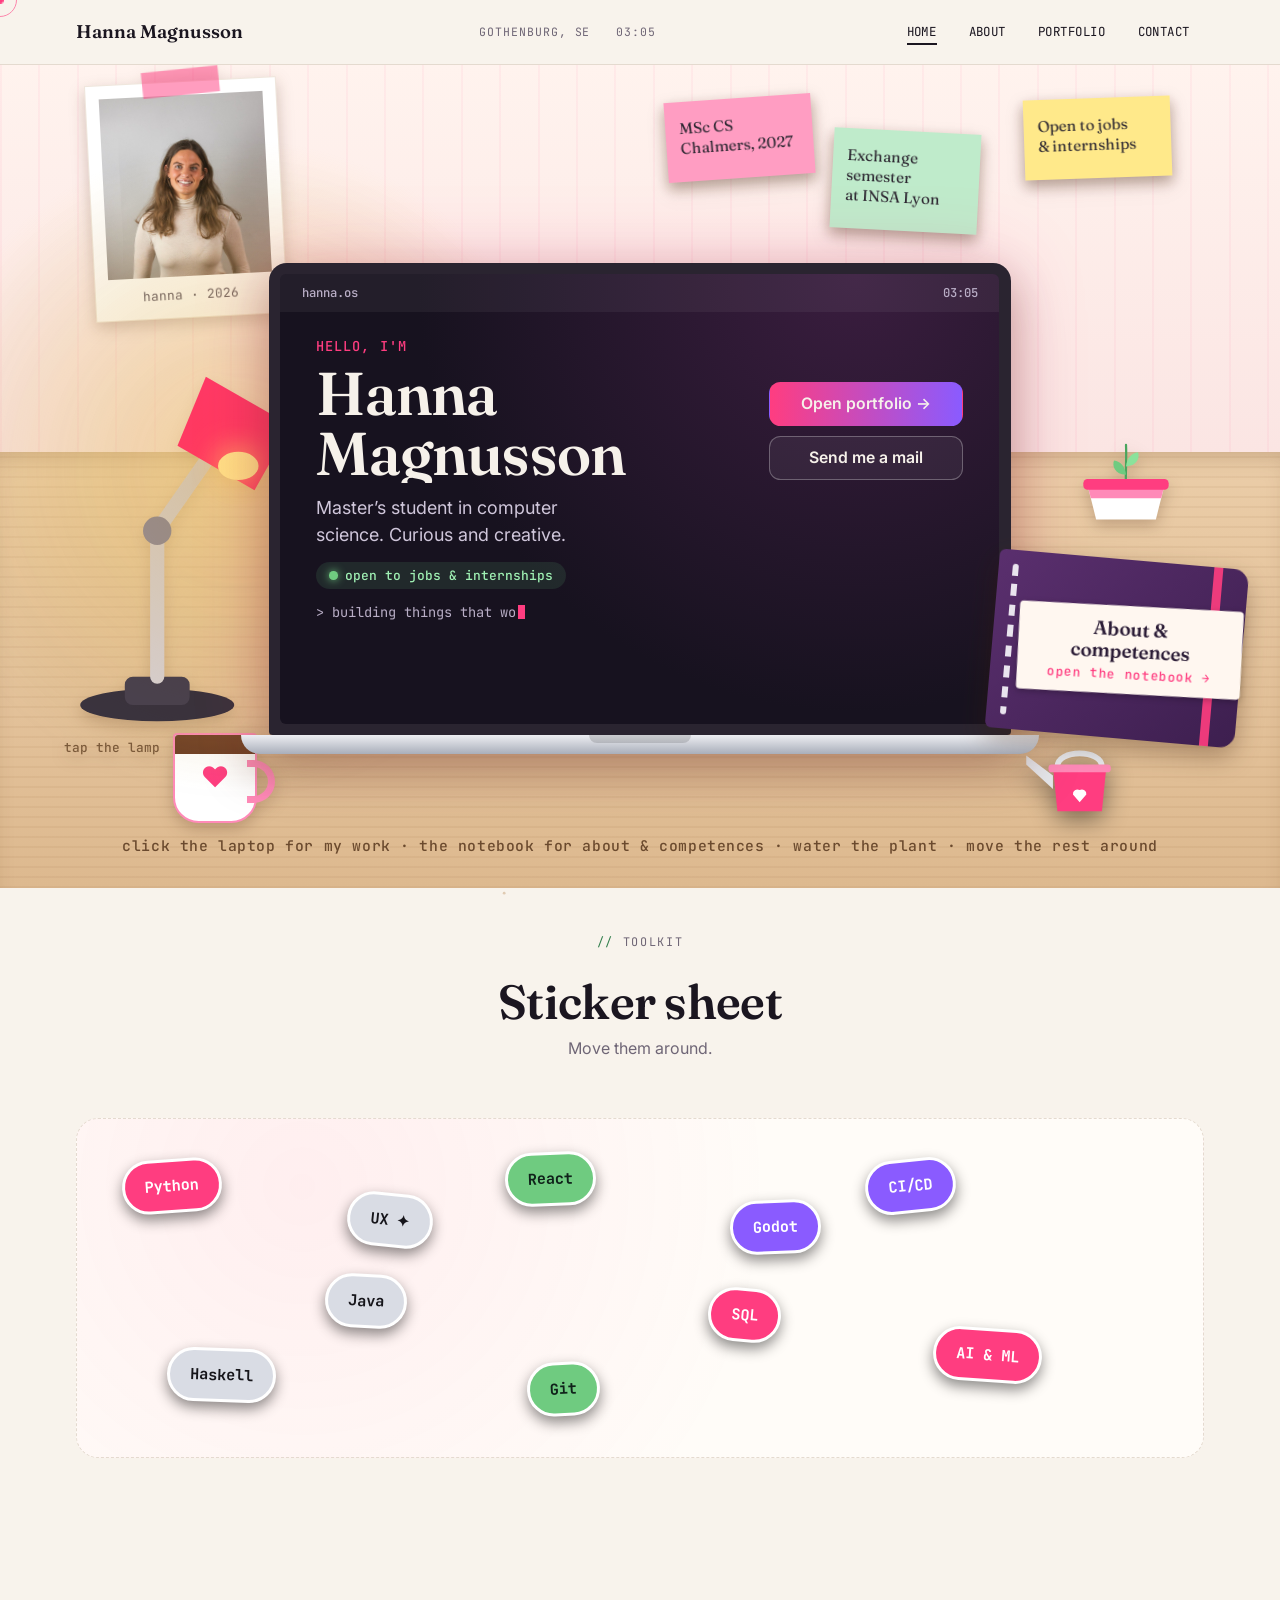
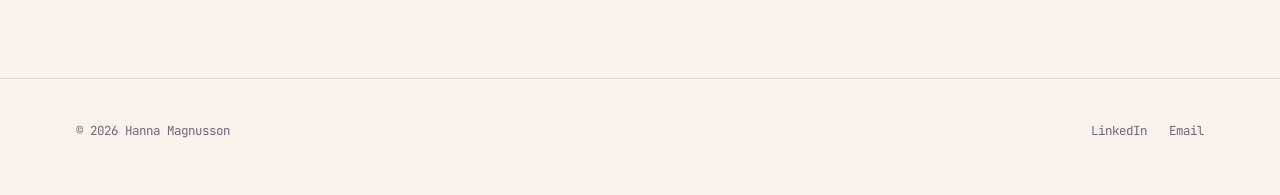
==== commit 9534f0ca: "small fixes" ====
--- a/index.html
+++ b/index.html
@@ -15,7 +15,6 @@
   <div class="wrap">
     <a href="index.html" class="logo">Hanna Magnusson</a>
     <div class="header-meta">
-      <span>Software Engineer</span>
       <span>Gothenburg, SE</span>
       <span data-clock>00:00</span>
     </div>
@@ -46,7 +45,7 @@
           <span class="tape"></span>
         </figure>
         <div class="item postit pink p1 drag" style="--r:-4deg;">MSc CS<br>Chalmers, 2027</div>
-        <div class="item postit mint p2 drag" style="--r:3deg;">Exchange year<br>at INSA Lyon</div>
+        <div class="item postit mint p2 drag" style="--r:3deg;">Exchange semester<br>at INSA Lyon</div>
         <div class="item postit yellow p3 drag" style="--r:-2deg;">Open to jobs<br>&amp; internships</div>
 
         <!-- lamp -->
